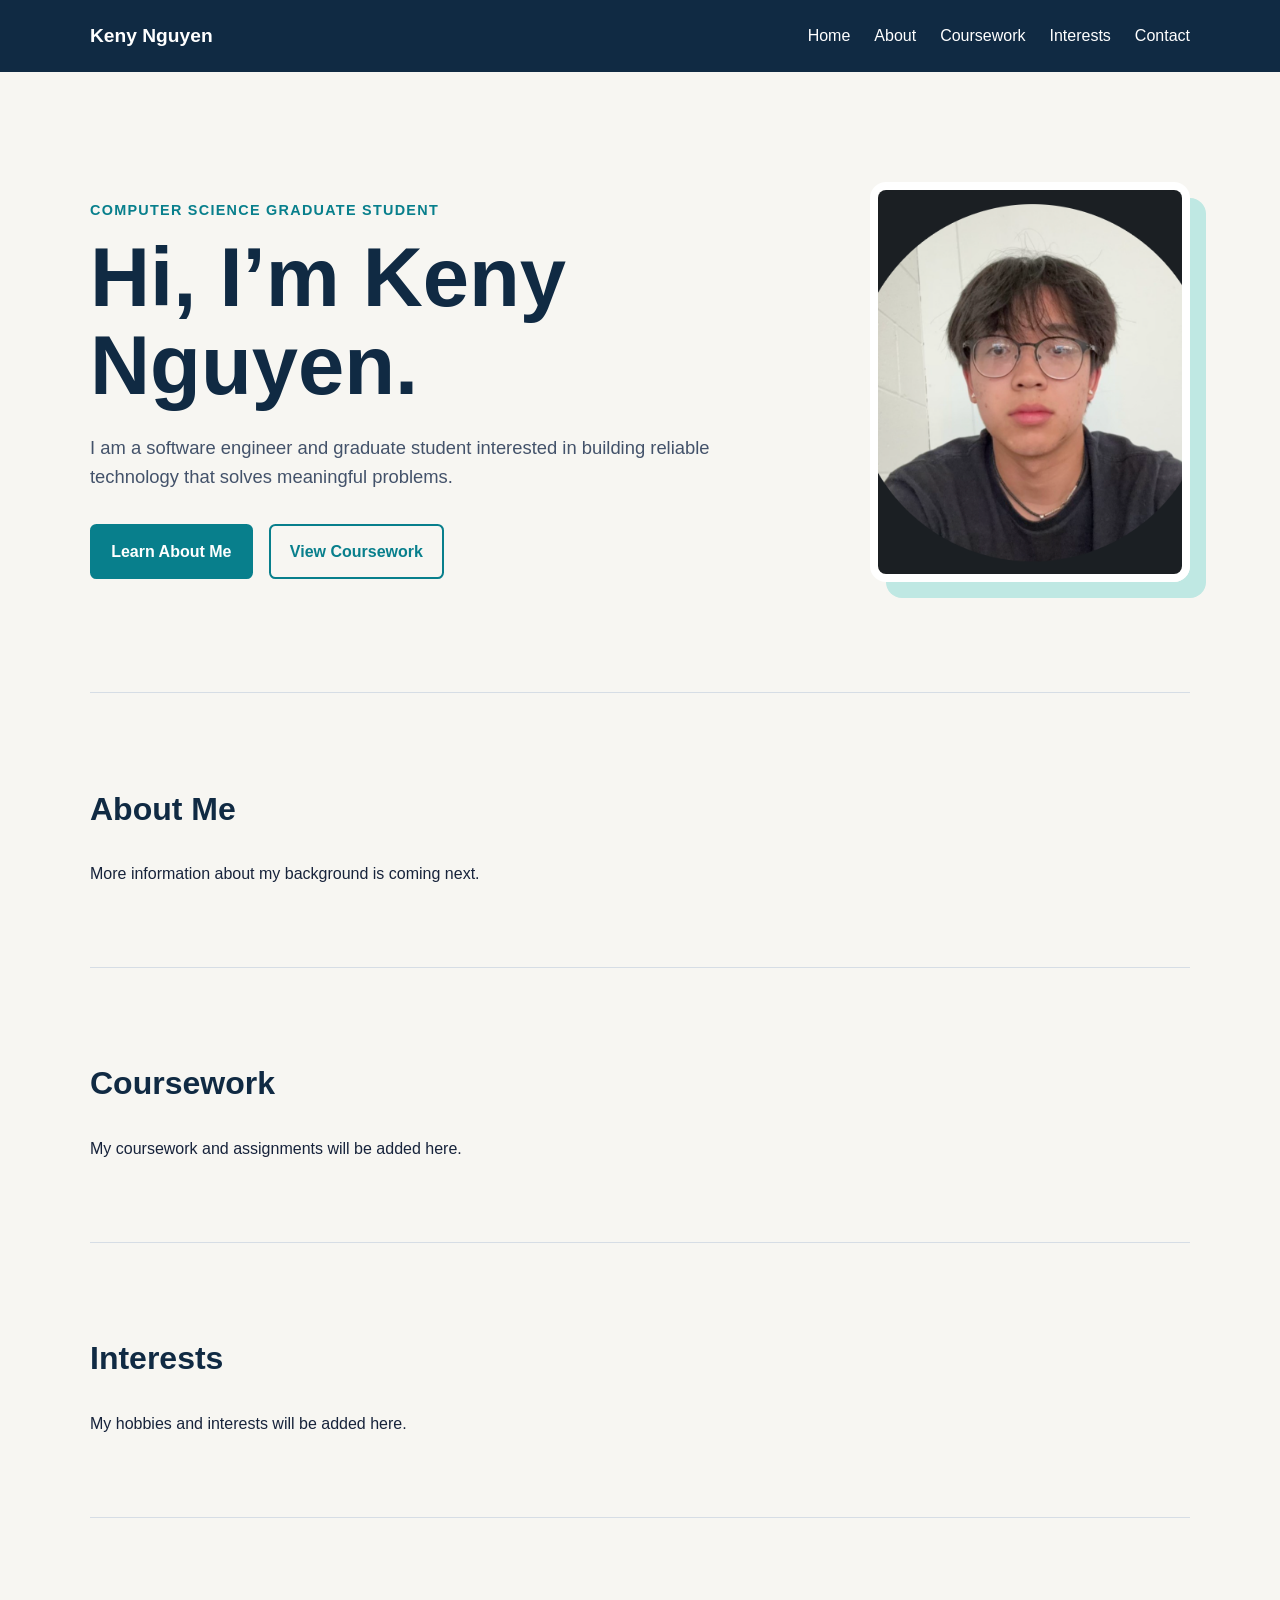
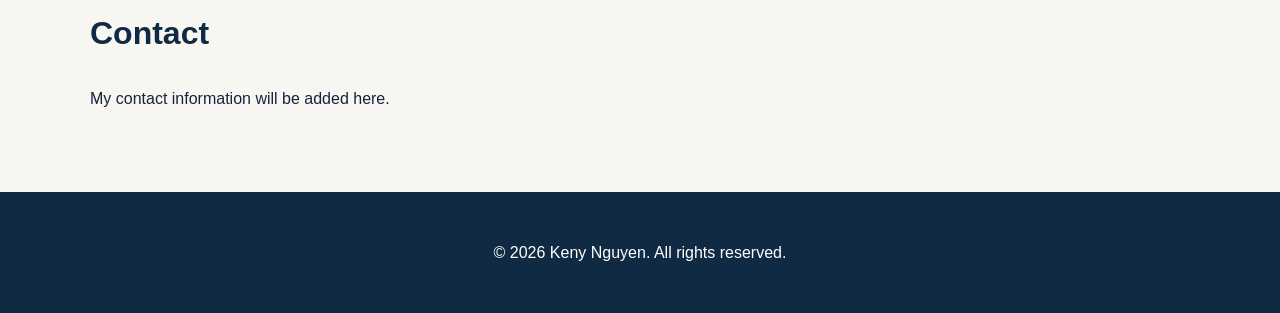
==== homework-01/index.html @ a64d40fe "add navigation and profile section added a semantic navigation menu, profile introduction, action li" ====
<!DOCTYPE html>
<html lang="en">
<head>
    <meta charset="UTF-8">
    <meta name="viewport" content="width=device-width, initial-scale=1.0">
    <meta
        name="description"
        content="The personal homepage of Keny Nguyen, featuring academic work, professional interests, and contact information."
    >
    <title>Keny Nguyen | Personal Homepage</title>
    <link rel="stylesheet" href="styles.css">
</head>
<body>
    <header class="site-header">
        <nav class="navbar" aria-label="Main navigation">
            <a class="site-name" href="#home">Keny Nguyen</a>

            <ul class="nav-links">
                <li><a href="#home">Home</a></li>
                <li><a href="#about">About</a></li>
                <li><a href="#coursework">Coursework</a></li>
                <li><a href="#interests">Interests</a></li>
                <li><a href="#contact">Contact</a></li>
            </ul>
        </nav>
    </header>

    <main>
        <!-- intro -->
        <section id="home" class="hero">
            <div class="hero-content">
                <p class="eyebrow">Computer Science Graduate Student</p>

                <h1>Hi, I’m Keny Nguyen.</h1>

                <p class="hero-description">
                    I am a software engineer and graduate student interested
                    in building reliable technology that solves meaningful
                    problems.
                </p>

                <div class="hero-links">
                    <a class="primary-link" href="#about">Learn About Me</a>
                    <a class="secondary-link" href="#coursework">
                        View Coursework
                    </a>
                </div>
            </div>

            <div class="profile-container">
                <img
                    class="profile-photo"
                    src="images/profile.jpg"
                    alt="Professional portrait of Keny Nguyen"
                >
            </div>
        </section>

        <!-- sections added next -->
        <section id="about" class="page-section">
            <h2>About Me</h2>
            <p>More information about my background is coming next.</p>
        </section>

        <section id="coursework" class="page-section">
            <h2>Coursework</h2>
            <p>My coursework and assignments will be added here.</p>
        </section>

        <section id="interests" class="page-section">
            <h2>Interests</h2>
            <p>My hobbies and interests will be added here.</p>
        </section>

        <section id="contact" class="page-section">
            <h2>Contact</h2>
            <p>My contact information will be added here.</p>
        </section>
    </main>

    <footer>
        <p>&copy; 2026 Keny Nguyen. All rights reserved.</p>
    </footer>
</body>
</html>
---- homework-01/styles.css ----
/* basic page setup */

* {
    box-sizing: border-box;
}

html {
    scroll-behavior: smooth;
}

body {
    margin: 0;
    color: #17233b;
    background-color: #f7f6f2;
    font-family: Arial, Helvetica, sans-serif;
    line-height: 1.6;
}

img {
    display: block;
    max-width: 100%;
}

/* top nav */

.site-header {
    background-color: #102a43;
}

.navbar {
    display: flex;
    align-items: center;
    justify-content: space-between;
    width: min(1100px, 90%);
    min-height: 72px;
    margin: 0 auto;
}

.site-name {
    color: #ffffff;
    font-size: 1.2rem;
    font-weight: 700;
    text-decoration: none;
}

.nav-links {
    display: flex;
    gap: 1.5rem;
    margin: 0;
    padding: 0;
    list-style: none;
}

.nav-links a {
    color: #ffffff;
    text-decoration: none;
}

.nav-links a:hover,
.nav-links a:focus {
    color: #5eead4;
}

/* intro */

.hero {
    display: grid;
    grid-template-columns: 1.4fr 0.8fr;
    align-items: center;
    gap: 4rem;
    width: min(1100px, 90%);
    min-height: 620px;
    margin: 0 auto;
    padding: 5rem 0;
}

.eyebrow {
    margin-bottom: 0.75rem;
    color: #087f8c;
    font-size: 0.9rem;
    font-weight: 700;
    letter-spacing: 0.08rem;
    text-transform: uppercase;
}

.hero h1 {
    max-width: 700px;
    margin: 0;
    color: #102a43;
    font-size: clamp(2.7rem, 7vw, 5.2rem);
    line-height: 1.05;
}

.hero-description {
    max-width: 650px;
    margin: 1.5rem 0 2rem;
    color: #43526a;
    font-size: 1.15rem;
}

.hero-links {
    display: flex;
    flex-wrap: wrap;
    gap: 1rem;
}

.primary-link,
.secondary-link {
    display: inline-block;
    padding: 0.8rem 1.2rem;
    border: 2px solid #087f8c;
    border-radius: 0.4rem;
    font-weight: 700;
    text-decoration: none;
}

.primary-link {
    color: #ffffff;
    background-color: #087f8c;
}

.secondary-link {
    color: #087f8c;
    background-color: transparent;
}

.primary-link:hover,
.primary-link:focus {
    border-color: #102a43;
    background-color: #102a43;
}

.secondary-link:hover,
.secondary-link:focus {
    color: #ffffff;
    background-color: #087f8c;
}

.profile-photo {
    width: 320px;
    aspect-ratio: 4 / 5;
    margin-left: auto;
    border: 8px solid #ffffff;
    border-radius: 1rem;
    object-fit: cover;
    box-shadow: 16px 16px 0 #bfe8e3;
}

/* placeholders */

.page-section {
    width: min(1100px, 90%);
    margin: 0 auto;
    padding: 4rem 0;
    border-top: 1px solid #d6dde5;
}

.page-section h2 {
    color: #102a43;
    font-size: 2rem;
}

footer {
    padding: 2rem 5%;
    color: #ffffff;
    text-align: center;
    background-color: #102a43;
}
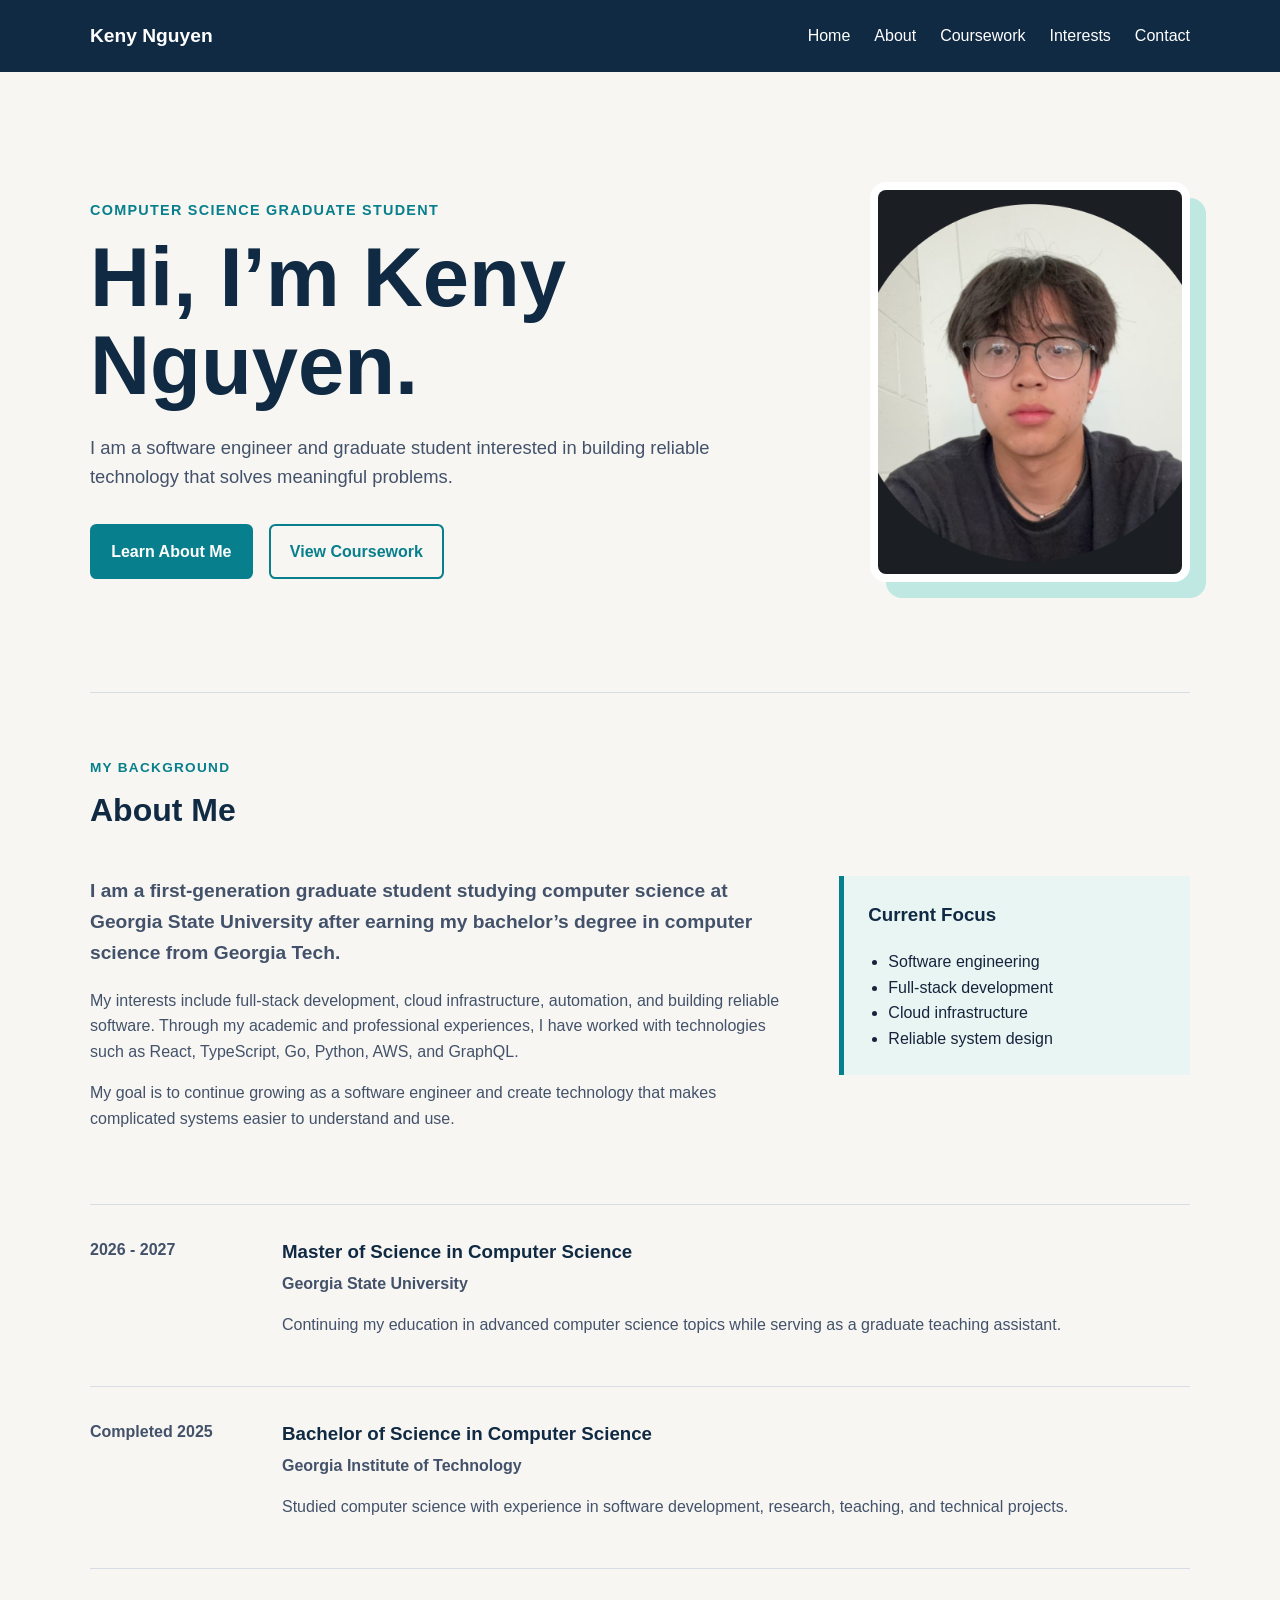
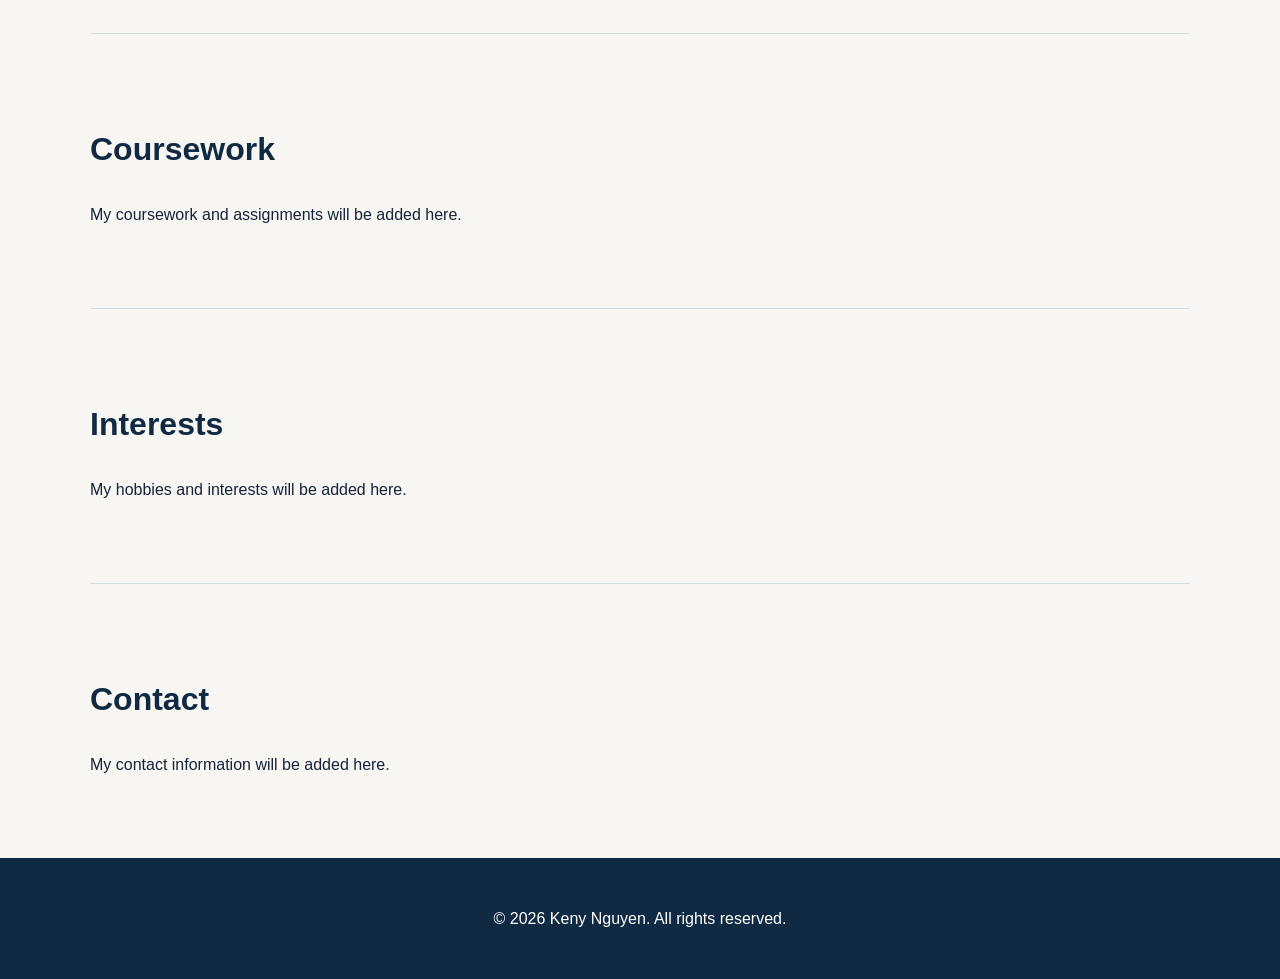
==== commit f35ebf35: "add about and education content added academic background, technical interests, career goals, focus " ====
--- a/homework-01/index.html
+++ b/homework-01/index.html
@@ -56,12 +56,85 @@
             </div>
         </section>
 
-        <!-- sections added next -->
+        <!-- about -->
         <section id="about" class="page-section">
-            <h2>About Me</h2>
-            <p>More information about my background is coming next.</p>
+            <div class="section-heading">
+                <p class="section-label">My Background</p>
+                <h2>About Me</h2>
+            </div>
+
+            <div class="about-grid">
+                <div class="about-content">
+                    <p class="about-intro">
+                        I am a first-generation graduate student studying
+                        computer science at Georgia State University after
+                        earning my bachelor’s degree in computer science from
+                        Georgia Tech.
+                    </p>
+
+                    <p>
+                        My interests include full-stack development, cloud
+                        infrastructure, automation, and building reliable
+                        software. Through my academic and professional
+                        experiences, I have worked with technologies such as
+                        React, TypeScript, Go, Python, AWS, and GraphQL.
+                    </p>
+
+                    <p>
+                        My goal is to continue growing as a software engineer
+                        and create technology that makes complicated systems
+                        easier to understand and use.
+                    </p>
+                </div>
+
+                <aside class="focus-box">
+                    <h3>Current Focus</h3>
+
+                    <ul>
+                        <li>Software engineering</li>
+                        <li>Full-stack development</li>
+                        <li>Cloud infrastructure</li>
+                        <li>Reliable system design</li>
+                    </ul>
+                </aside>
+            </div>
+
+            <div class="education-list">
+                <article class="education-item">
+                    <p class="education-year">2026 - 2027</p>
+
+                    <div>
+                        <h3>Master of Science in Computer Science</h3>
+                        <p class="school-name">
+                            Georgia State University
+                        </p>
+                        <p>
+                            Continuing my education in advanced computer
+                            science topics while serving as a graduate
+                            teaching assistant.
+                        </p>
+                    </div>
+                </article>
+
+                <article class="education-item">
+                    <p class="education-year">Completed 2025</p>
+
+                    <div>
+                        <h3>Bachelor of Science in Computer Science</h3>
+                        <p class="school-name">
+                            Georgia Institute of Technology
+                        </p>
+                        <p>
+                            Studied computer science with experience in
+                            software development, research, teaching, and
+                            technical projects.
+                        </p>
+                    </div>
+                </article>
+            </div>
         </section>
 
+        <!-- sections added next -->
         <section id="coursework" class="page-section">
             <h2>Coursework</h2>
             <p>My coursework and assignments will be added here.</p>
--- a/homework-01/styles.css
+++ b/homework-01/styles.css
@@ -146,7 +146,7 @@
     box-shadow: 16px 16px 0 #bfe8e3;
 }
 
-/* placeholders */
+/* page sections */
 
 .page-section {
     width: min(1100px, 90%);
@@ -160,6 +160,94 @@
     font-size: 2rem;
 }
 
+/* about */
+
+.section-heading {
+    margin-bottom: 2.5rem;
+}
+
+.section-label {
+    margin: 0 0 0.4rem;
+    color: #087f8c;
+    font-size: 0.85rem;
+    font-weight: 700;
+    letter-spacing: 0.08rem;
+    text-transform: uppercase;
+}
+
+.section-heading h2 {
+    margin: 0;
+}
+
+.about-grid {
+    display: grid;
+    grid-template-columns: 1.6fr 0.8fr;
+    gap: 3rem;
+    align-items: start;
+}
+
+.about-content p {
+    color: #43526a;
+}
+
+.about-intro {
+    margin-top: 0;
+    color: #17233b;
+    font-size: 1.2rem;
+    font-weight: 700;
+}
+
+.focus-box {
+    padding: 1.5rem;
+    border-left: 5px solid #087f8c;
+    background-color: #e9f5f3;
+}
+
+.focus-box h3 {
+    margin-top: 0;
+    color: #102a43;
+}
+
+.focus-box ul {
+    margin-bottom: 0;
+    padding-left: 1.25rem;
+}
+
+.education-list {
+    margin-top: 3.5rem;
+    border-top: 1px solid #d6dde5;
+}
+
+.education-item {
+    display: grid;
+    grid-template-columns: 160px 1fr;
+    gap: 2rem;
+    padding: 2rem 0;
+    border-bottom: 1px solid #d6dde5;
+}
+
+.education-year {
+    margin: 0;
+    color: #087f8c;
+    font-weight: 700;
+}
+
+.education-item h3 {
+    margin: 0;
+    color: #102a43;
+}
+
+.education-item p {
+    color: #43526a;
+}
+
+.school-name {
+    margin: 0.25rem 0;
+    font-weight: 700;
+}
+
+/* footer */
+
 footer {
     padding: 2rem 5%;
     color: #ffffff;
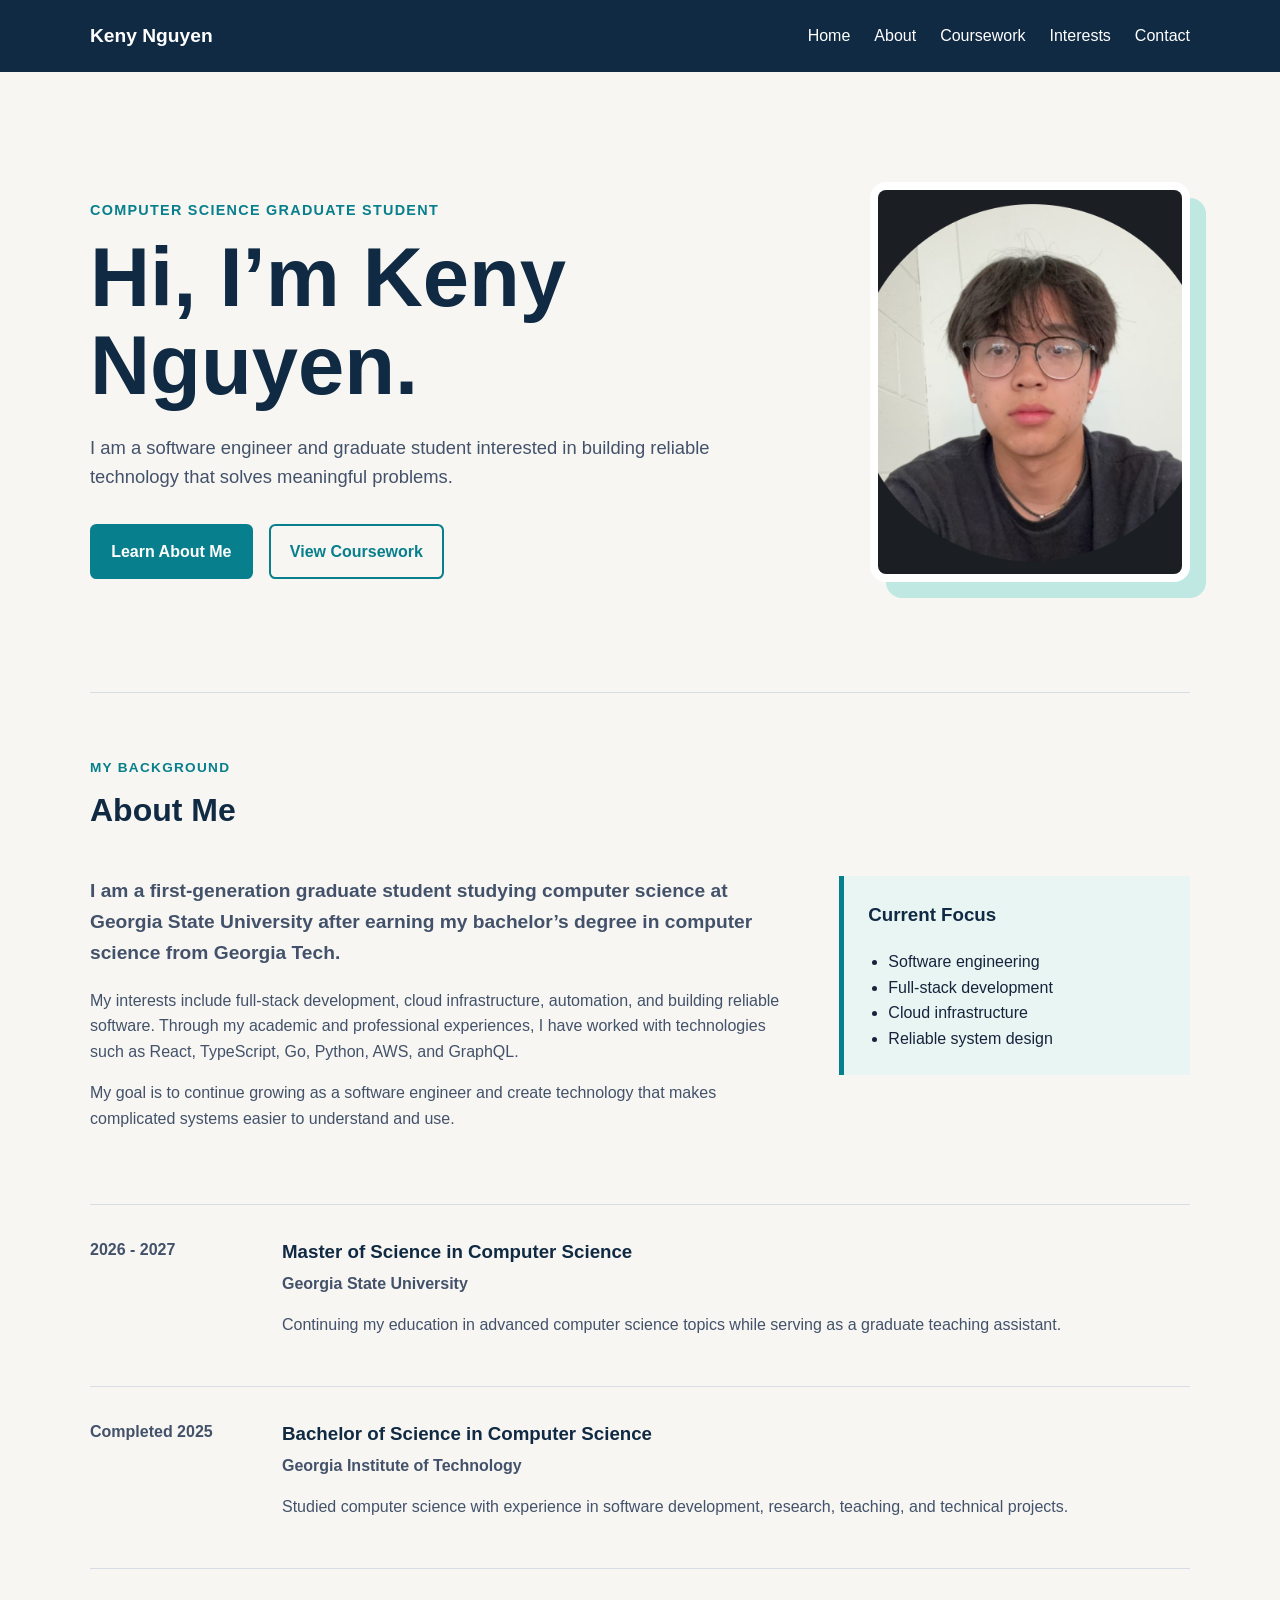
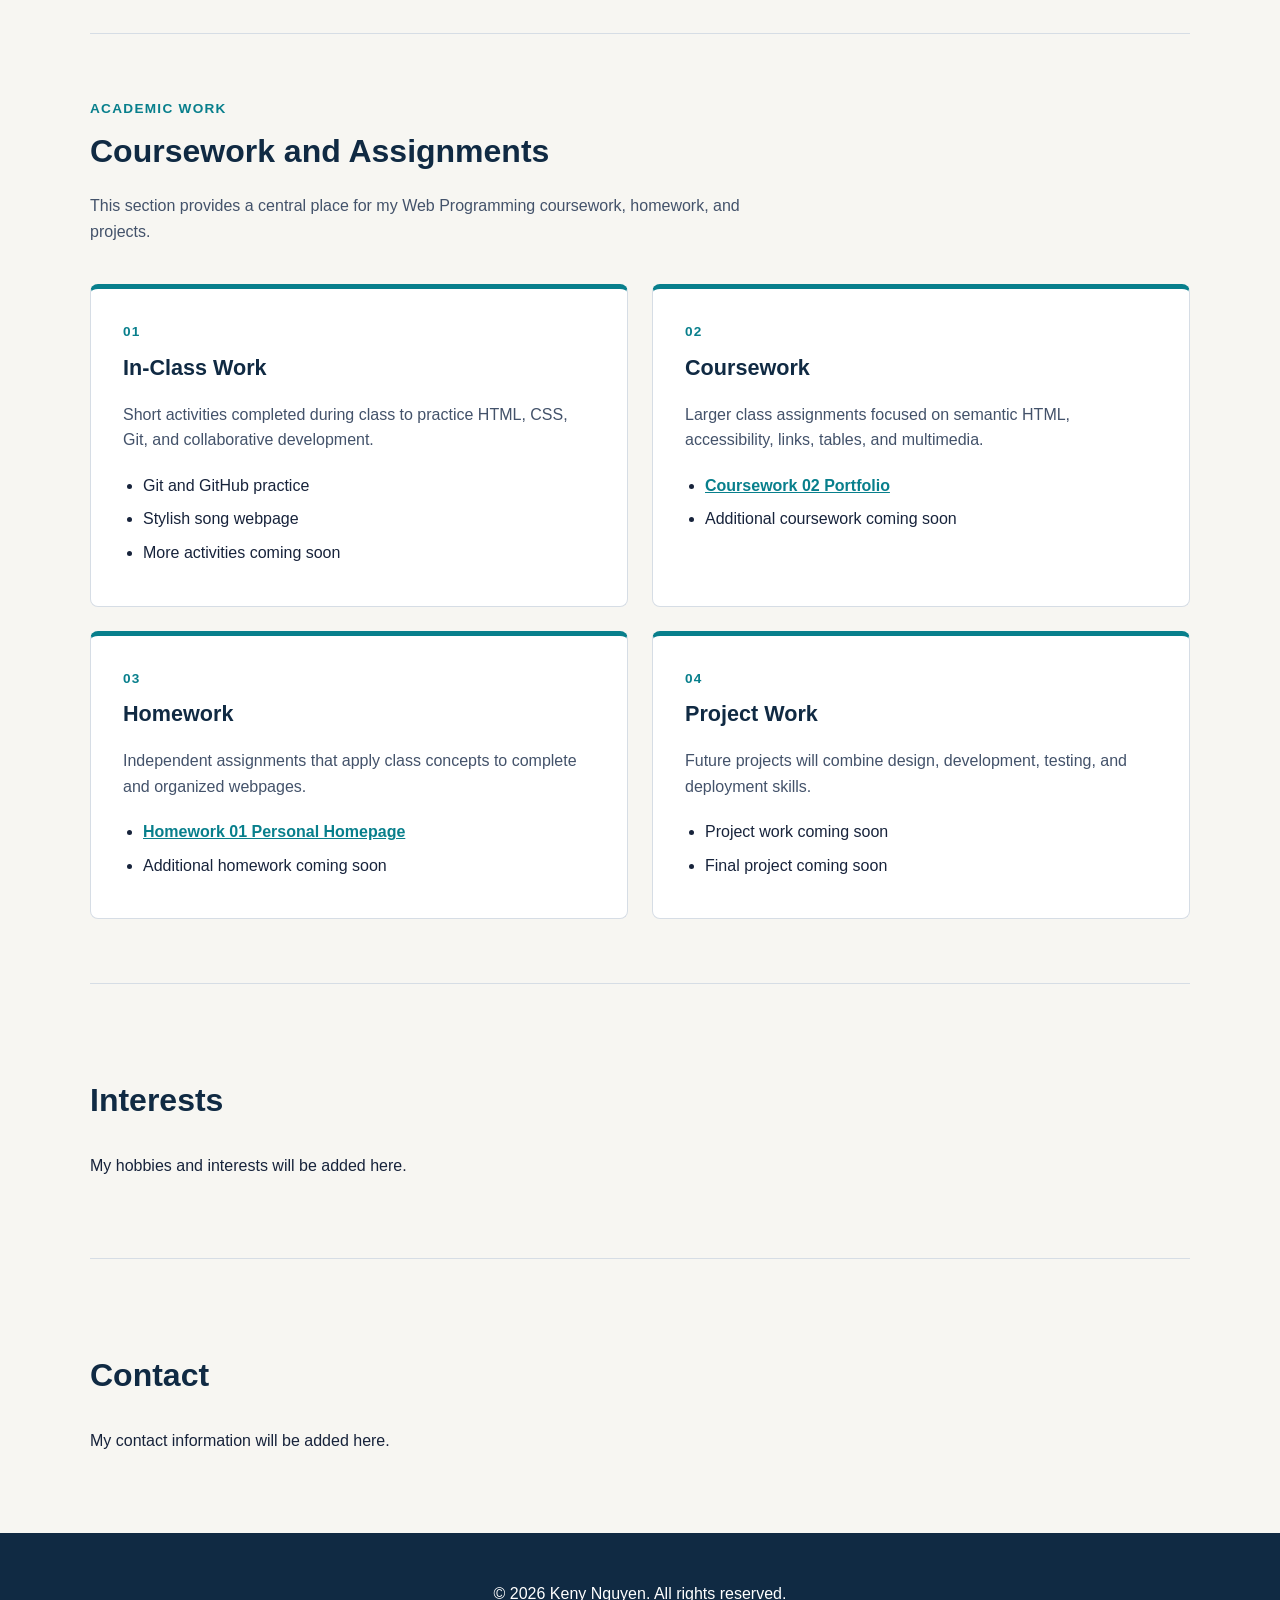
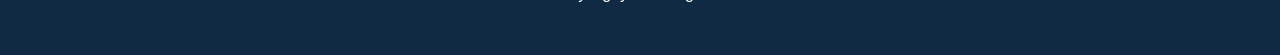
==== commit 07b30322: "add coursework and assignments section added organized areas for in-class work, coursework, homework" ====
--- a/homework-01/index.html
+++ b/homework-01/index.html
@@ -134,12 +134,90 @@
             </div>
         </section>
 
+        <!-- coursework -->
+        <section id="coursework" class="page-section">
+            <div class="section-heading">
+                <p class="section-label">Academic Work</p>
+                <h2>Coursework and Assignments</h2>
+                <p class="section-description">
+                    This section provides a central place for my Web
+                    Programming coursework, homework, and projects.
+                </p>
+            </div>
+
+            <div class="course-grid">
+                <article class="course-card">
+                    <p class="course-number">01</p>
+                    <h3>In-Class Work</h3>
+                    <p>
+                        Short activities completed during class to practice
+                        HTML, CSS, Git, and collaborative development.
+                    </p>
+
+                    <ul class="assignment-list">
+                        <li>Git and GitHub practice</li>
+                        <li>Stylish song webpage</li>
+                        <li>More activities coming soon</li>
+                    </ul>
+                </article>
+
+                <article class="course-card">
+                    <p class="course-number">02</p>
+                    <h3>Coursework</h3>
+                    <p>
+                        Larger class assignments focused on semantic HTML,
+                        accessibility, links, tables, and multimedia.
+                    </p>
+
+                    <ul class="assignment-list">
+                        <li>
+                            <a
+                                href="https://codd.cs.gsu.edu/~knguyen207/WP/CW/2/index.html"
+                                target="_blank"
+                                rel="noopener noreferrer"
+                            >
+                                Coursework 02 Portfolio
+                            </a>
+                        </li>
+                        <li>Additional coursework coming soon</li>
+                    </ul>
+                </article>
+
+                <article class="course-card">
+                    <p class="course-number">03</p>
+                    <h3>Homework</h3>
+                    <p>
+                        Independent assignments that apply class concepts to
+                        complete and organized webpages.
+                    </p>
+
+                    <ul class="assignment-list">
+                        <li>
+                            <a href="#home">
+                                Homework 01 Personal Homepage
+                            </a>
+                        </li>
+                        <li>Additional homework coming soon</li>
+                    </ul>
+                </article>
+
+                <article class="course-card">
+                    <p class="course-number">04</p>
+                    <h3>Project Work</h3>
+                    <p>
+                        Future projects will combine design, development,
+                        testing, and deployment skills.
+                    </p>
+
+                    <ul class="assignment-list">
+                        <li>Project work coming soon</li>
+                        <li>Final project coming soon</li>
+                    </ul>
+                </article>
+            </div>
+        </section>
+
         <!-- sections added next -->
-        <section id="coursework" class="page-section">
-            <h2>Coursework</h2>
-            <p>My coursework and assignments will be added here.</p>
-        </section>
-
         <section id="interests" class="page-section">
             <h2>Interests</h2>
             <p>My hobbies and interests will be added here.</p>
--- a/homework-01/styles.css
+++ b/homework-01/styles.css
@@ -160,8 +160,6 @@
     font-size: 2rem;
 }
 
-/* about */
-
 .section-heading {
     margin-bottom: 2.5rem;
 }
@@ -178,6 +176,13 @@
 .section-heading h2 {
     margin: 0;
 }
+
+.section-description {
+    max-width: 700px;
+    color: #43526a;
+}
+
+/* about */
 
 .about-grid {
     display: grid;
@@ -246,6 +251,59 @@
     font-weight: 700;
 }
 
+/* coursework */
+
+.course-grid {
+    display: grid;
+    grid-template-columns: repeat(2, 1fr);
+    gap: 1.5rem;
+}
+
+.course-card {
+    padding: 2rem;
+    border: 1px solid #d6dde5;
+    border-top: 5px solid #087f8c;
+    border-radius: 0.5rem;
+    background-color: #ffffff;
+}
+
+.course-number {
+    margin: 0;
+    color: #087f8c;
+    font-size: 0.85rem;
+    font-weight: 700;
+    letter-spacing: 0.08rem;
+}
+
+.course-card h3 {
+    margin: 0.5rem 0;
+    color: #102a43;
+    font-size: 1.35rem;
+}
+
+.course-card > p:not(.course-number) {
+    color: #43526a;
+}
+
+.assignment-list {
+    margin: 1.25rem 0 0;
+    padding-left: 1.25rem;
+}
+
+.assignment-list li {
+    margin: 0.5rem 0;
+}
+
+.assignment-list a {
+    color: #087f8c;
+    font-weight: 700;
+}
+
+.assignment-list a:hover,
+.assignment-list a:focus {
+    color: #102a43;
+}
+
 /* footer */
 
 footer {
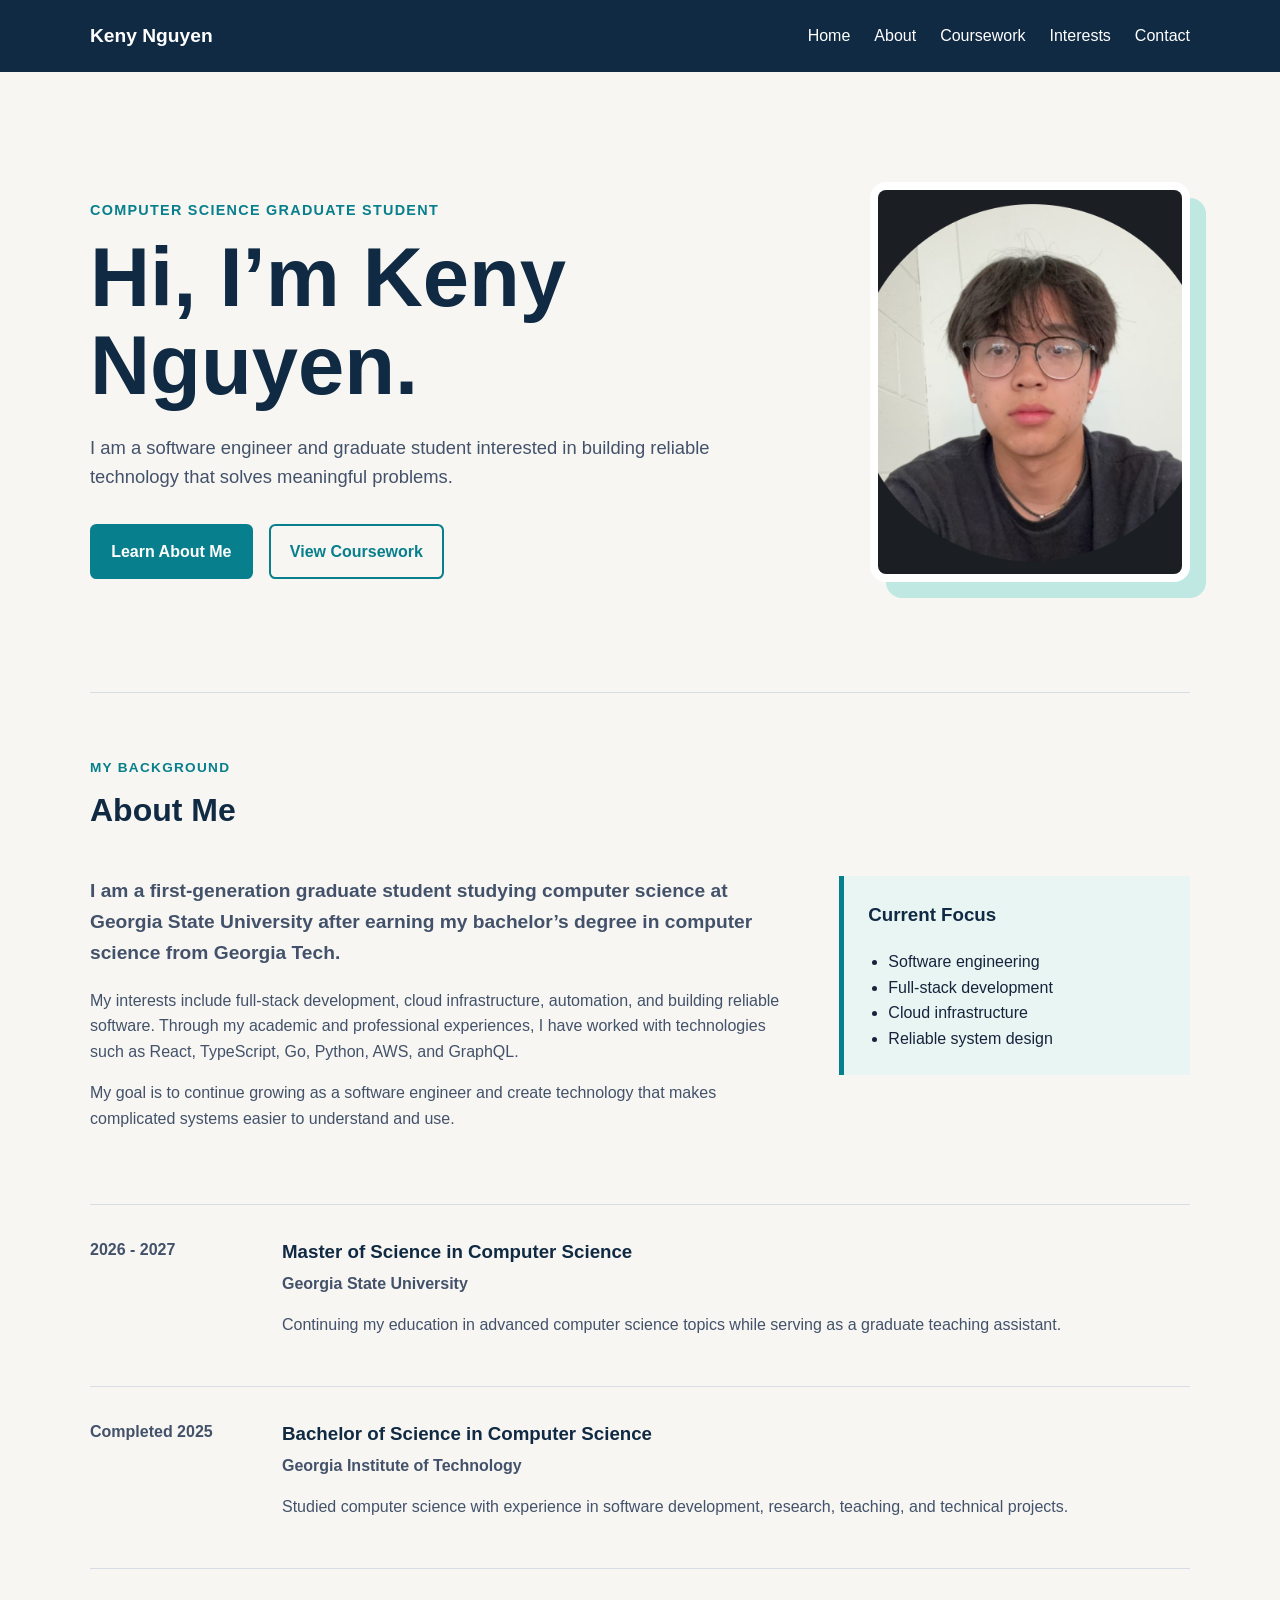
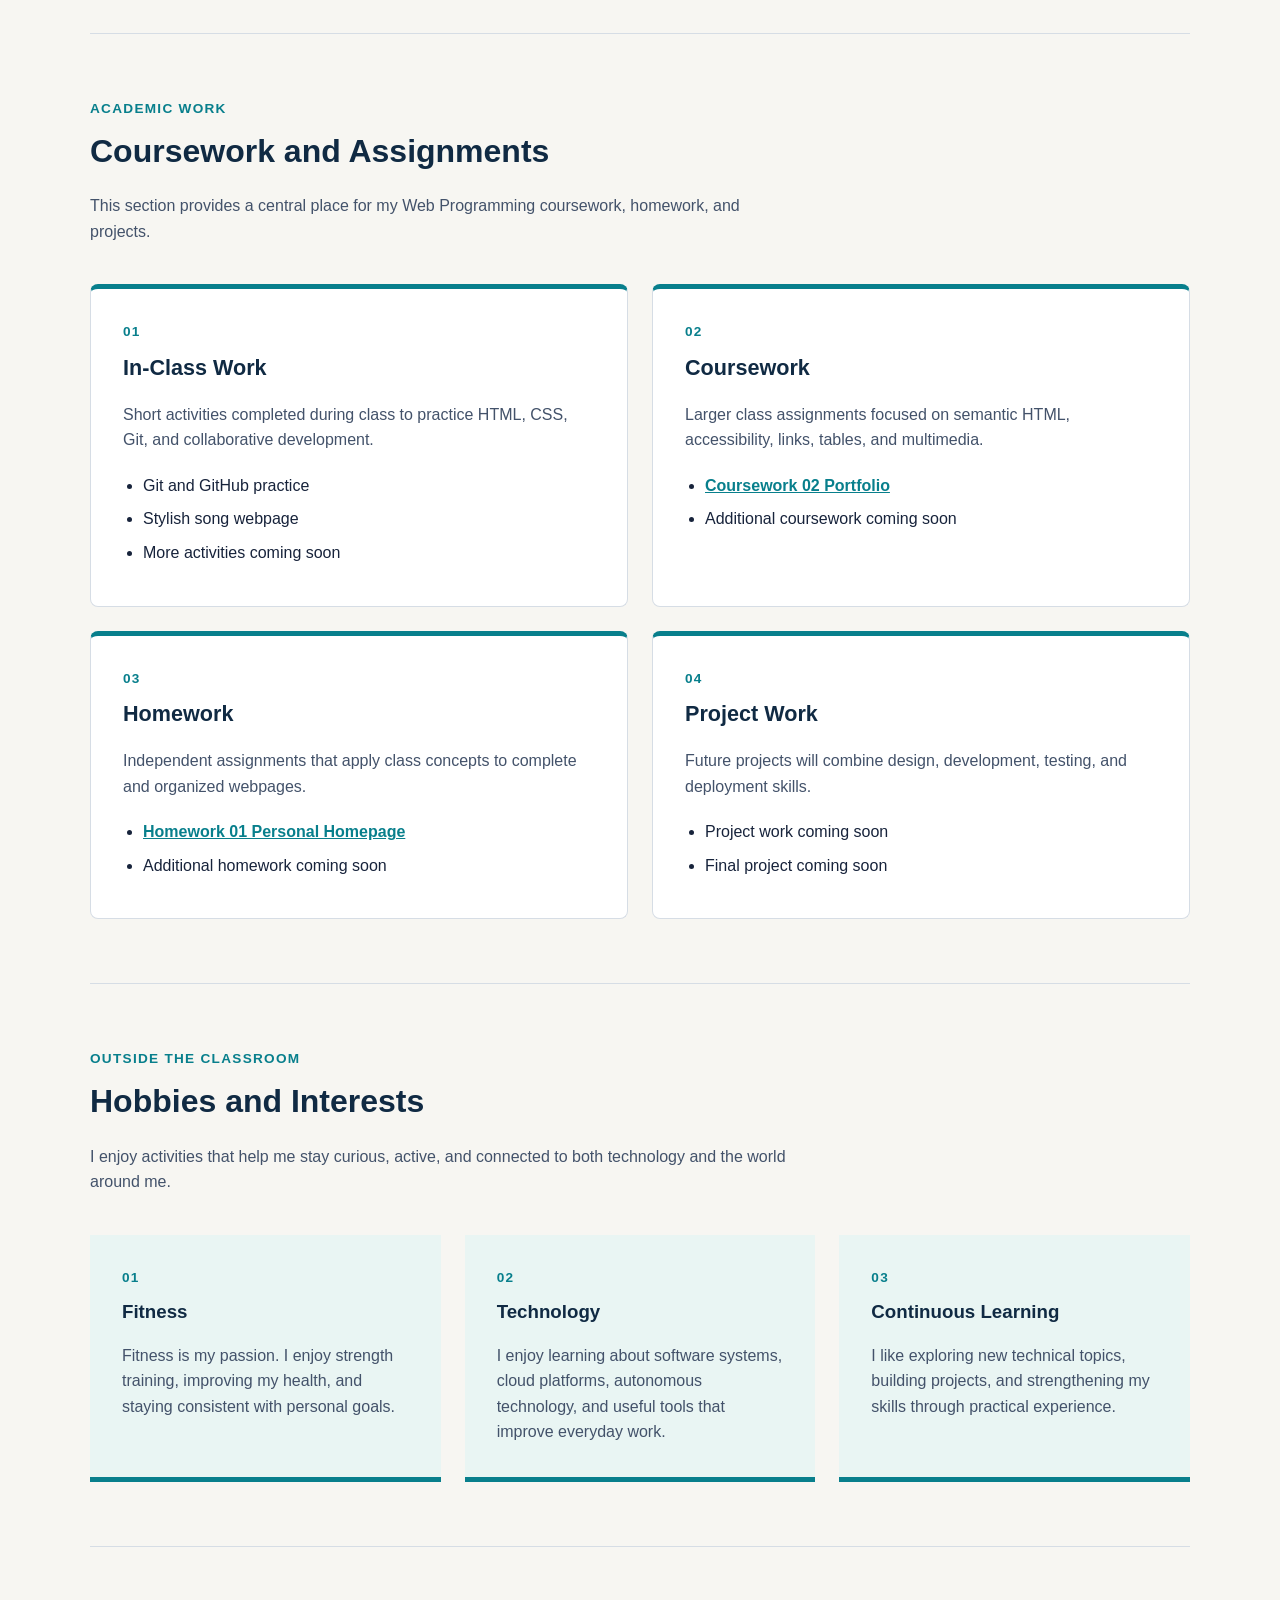
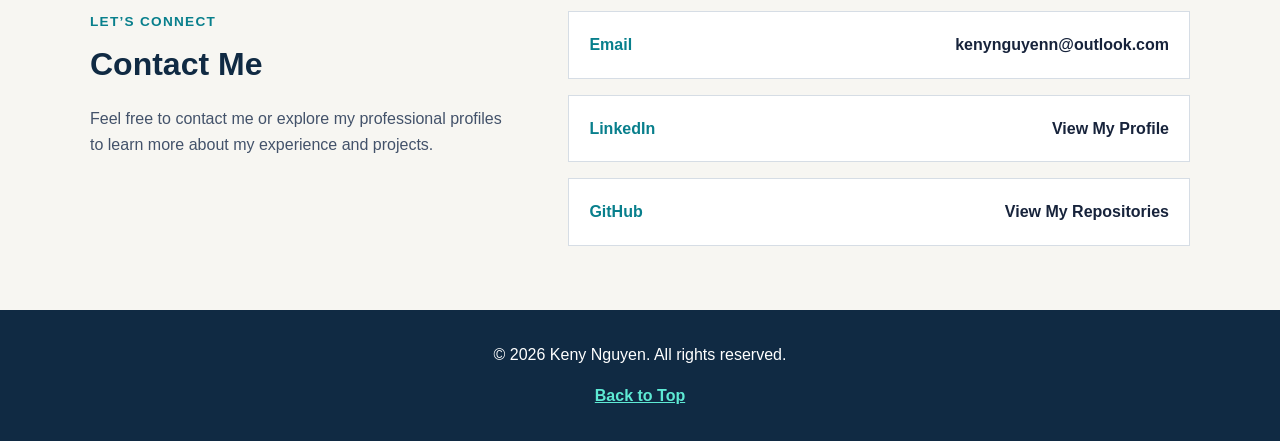
==== commit 035362c1: "add interests and contact information added personal interests, professional contact links, and an u" ====
--- a/homework-01/index.html
+++ b/homework-01/index.html
@@ -217,20 +217,96 @@
             </div>
         </section>
 
-        <!-- sections added next -->
+        <!-- interests -->
         <section id="interests" class="page-section">
-            <h2>Interests</h2>
-            <p>My hobbies and interests will be added here.</p>
-        </section>
-
-        <section id="contact" class="page-section">
-            <h2>Contact</h2>
-            <p>My contact information will be added here.</p>
+            <div class="section-heading">
+                <p class="section-label">Outside the Classroom</p>
+                <h2>Hobbies and Interests</h2>
+                <p class="section-description">
+                    I enjoy activities that help me stay curious, active, and
+                    connected to both technology and the world around me.
+                </p>
+            </div>
+
+            <div class="interest-grid">
+                <article class="interest-card">
+                    <p class="interest-icon" aria-hidden="true">01</p>
+                    <h3>Fitness</h3>
+                    <p>
+                        Fitness is my passion. I enjoy strength training,
+                        improving my health, and staying consistent with
+                        personal goals.
+                    </p>
+                </article>
+
+                <article class="interest-card">
+                    <p class="interest-icon" aria-hidden="true">02</p>
+                    <h3>Technology</h3>
+                    <p>
+                        I enjoy learning about software systems, cloud
+                        platforms, autonomous technology, and useful tools
+                        that improve everyday work.
+                    </p>
+                </article>
+
+                <article class="interest-card">
+                    <p class="interest-icon" aria-hidden="true">03</p>
+                    <h3>Continuous Learning</h3>
+                    <p>
+                        I like exploring new technical topics, building
+                        projects, and strengthening my skills through
+                        practical experience.
+                    </p>
+                </article>
+            </div>
+        </section>
+
+        <!-- contact -->
+        <section id="contact" class="page-section contact-section">
+            <div class="contact-intro">
+                <p class="section-label">Let’s Connect</p>
+                <h2>Contact Me</h2>
+                <p>
+                    Feel free to contact me or explore my professional
+                    profiles to learn more about my experience and projects.
+                </p>
+            </div>
+
+            <div class="contact-links">
+                <a
+                    class="contact-link"
+                    href="mailto:kenynguyenn@outlook.com"
+                >
+                    <span>Email</span>
+                    <strong>kenynguyenn@outlook.com</strong>
+                </a>
+
+                <a
+                    class="contact-link"
+                    href="https://www.linkedin.com/in/keny-nguyen/"
+                    target="_blank"
+                    rel="noopener noreferrer"
+                >
+                    <span>LinkedIn</span>
+                    <strong>View My Profile</strong>
+                </a>
+
+                <a
+                    class="contact-link"
+                    href="https://github.com/KenyNguyenn321"
+                    target="_blank"
+                    rel="noopener noreferrer"
+                >
+                    <span>GitHub</span>
+                    <strong>View My Repositories</strong>
+                </a>
+            </div>
         </section>
     </main>
 
     <footer>
         <p>&copy; 2026 Keny Nguyen. All rights reserved.</p>
+        <a href="#home">Back to Top</a>
     </footer>
 </body>
 </html>
--- a/homework-01/styles.css
+++ b/homework-01/styles.css
@@ -304,6 +304,83 @@
     color: #102a43;
 }
 
+/* interests */
+
+.interest-grid {
+    display: grid;
+    grid-template-columns: repeat(3, 1fr);
+    gap: 1.5rem;
+}
+
+.interest-card {
+    padding: 2rem;
+    border-bottom: 5px solid #087f8c;
+    background-color: #e9f5f3;
+}
+
+.interest-icon {
+    margin: 0;
+    color: #087f8c;
+    font-size: 0.85rem;
+    font-weight: 700;
+    letter-spacing: 0.08rem;
+}
+
+.interest-card h3 {
+    margin: 0.5rem 0;
+    color: #102a43;
+}
+
+.interest-card p:last-child {
+    margin-bottom: 0;
+    color: #43526a;
+}
+
+/* contact */
+
+.contact-section {
+    display: grid;
+    grid-template-columns: 0.8fr 1.2fr;
+    gap: 4rem;
+    align-items: start;
+}
+
+.contact-intro h2 {
+    margin: 0;
+}
+
+.contact-intro > p:last-child {
+    color: #43526a;
+}
+
+.contact-links {
+    display: grid;
+    gap: 1rem;
+}
+
+.contact-link {
+    display: flex;
+    align-items: center;
+    justify-content: space-between;
+    gap: 1rem;
+    padding: 1.25rem;
+    border: 1px solid #d6dde5;
+    color: #17233b;
+    background-color: #ffffff;
+    text-decoration: none;
+}
+
+.contact-link span {
+    color: #087f8c;
+    font-weight: 700;
+}
+
+.contact-link:hover,
+.contact-link:focus {
+    border-color: #087f8c;
+    background-color: #e9f5f3;
+}
+
 /* footer */
 
 footer {
@@ -311,4 +388,13 @@
     color: #ffffff;
     text-align: center;
     background-color: #102a43;
+}
+
+footer p {
+    margin-top: 0;
+}
+
+footer a {
+    color: #5eead4;
+    font-weight: 700;
 }
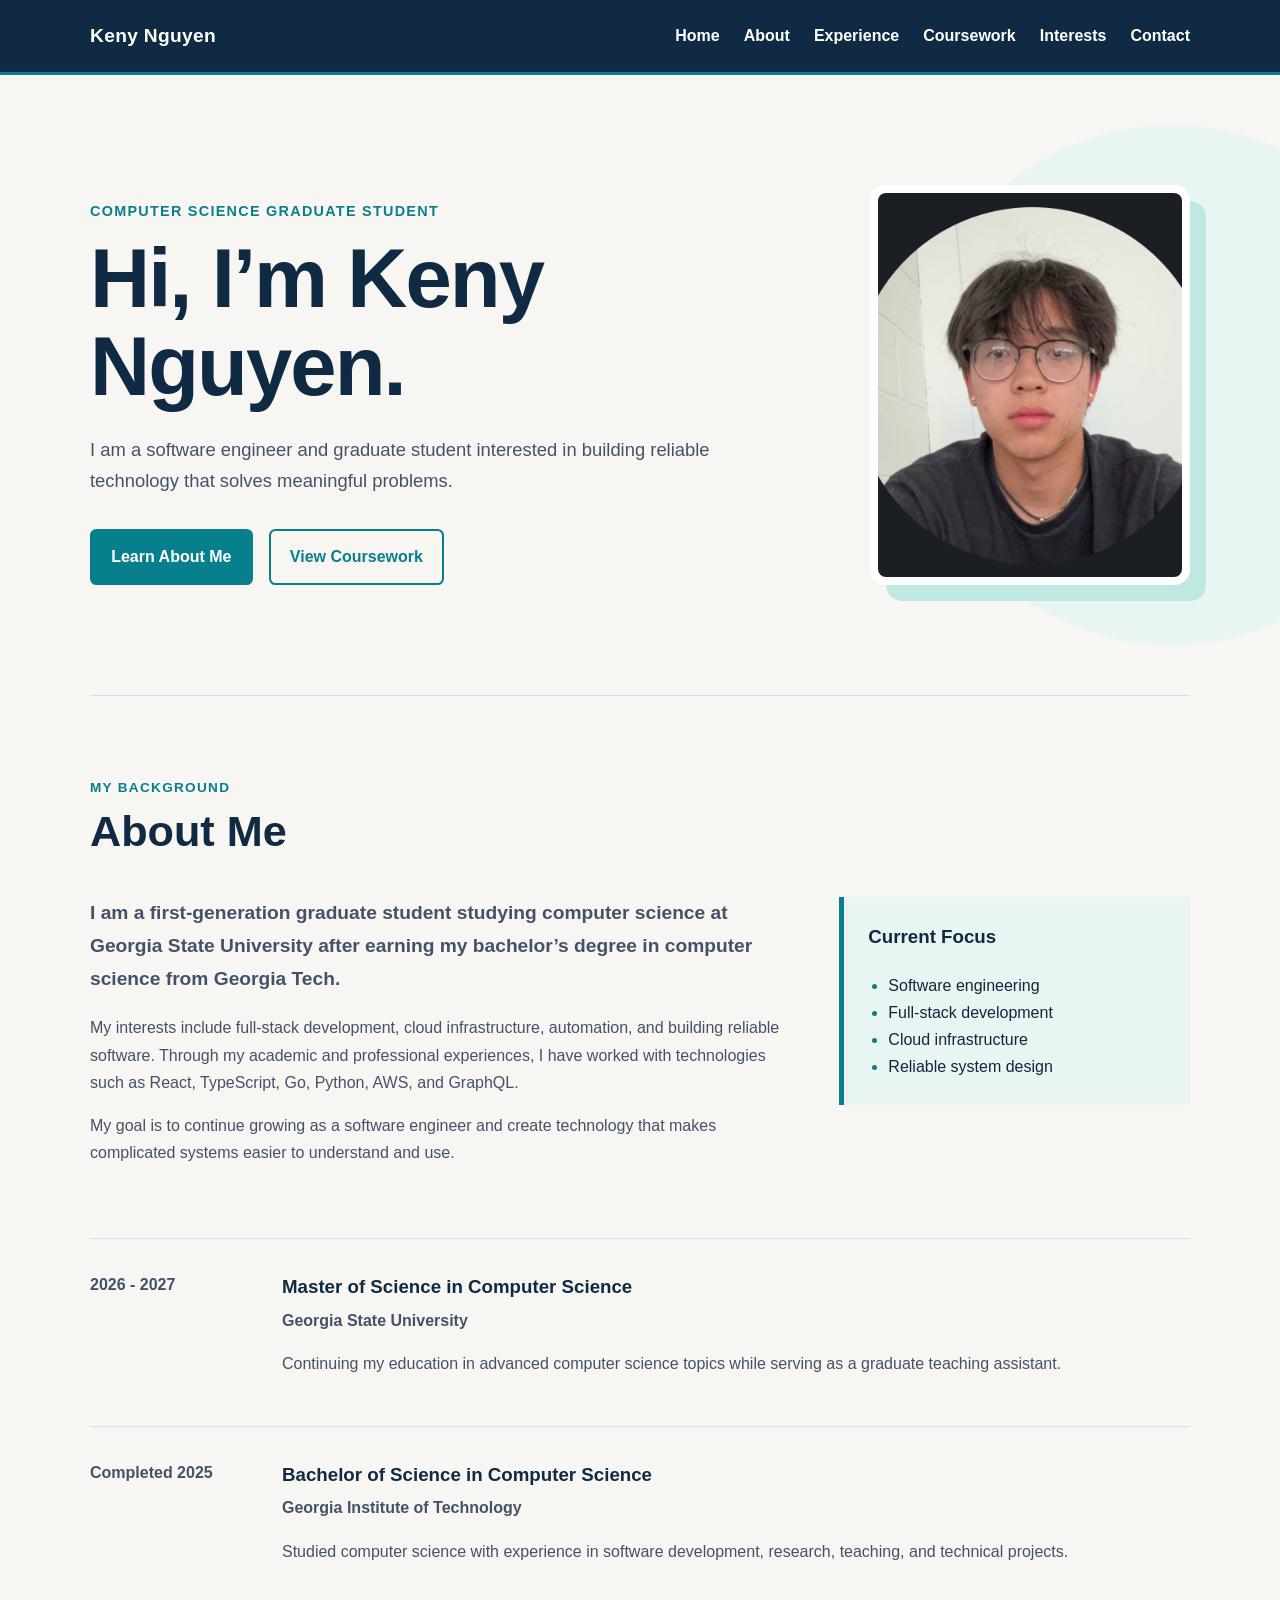
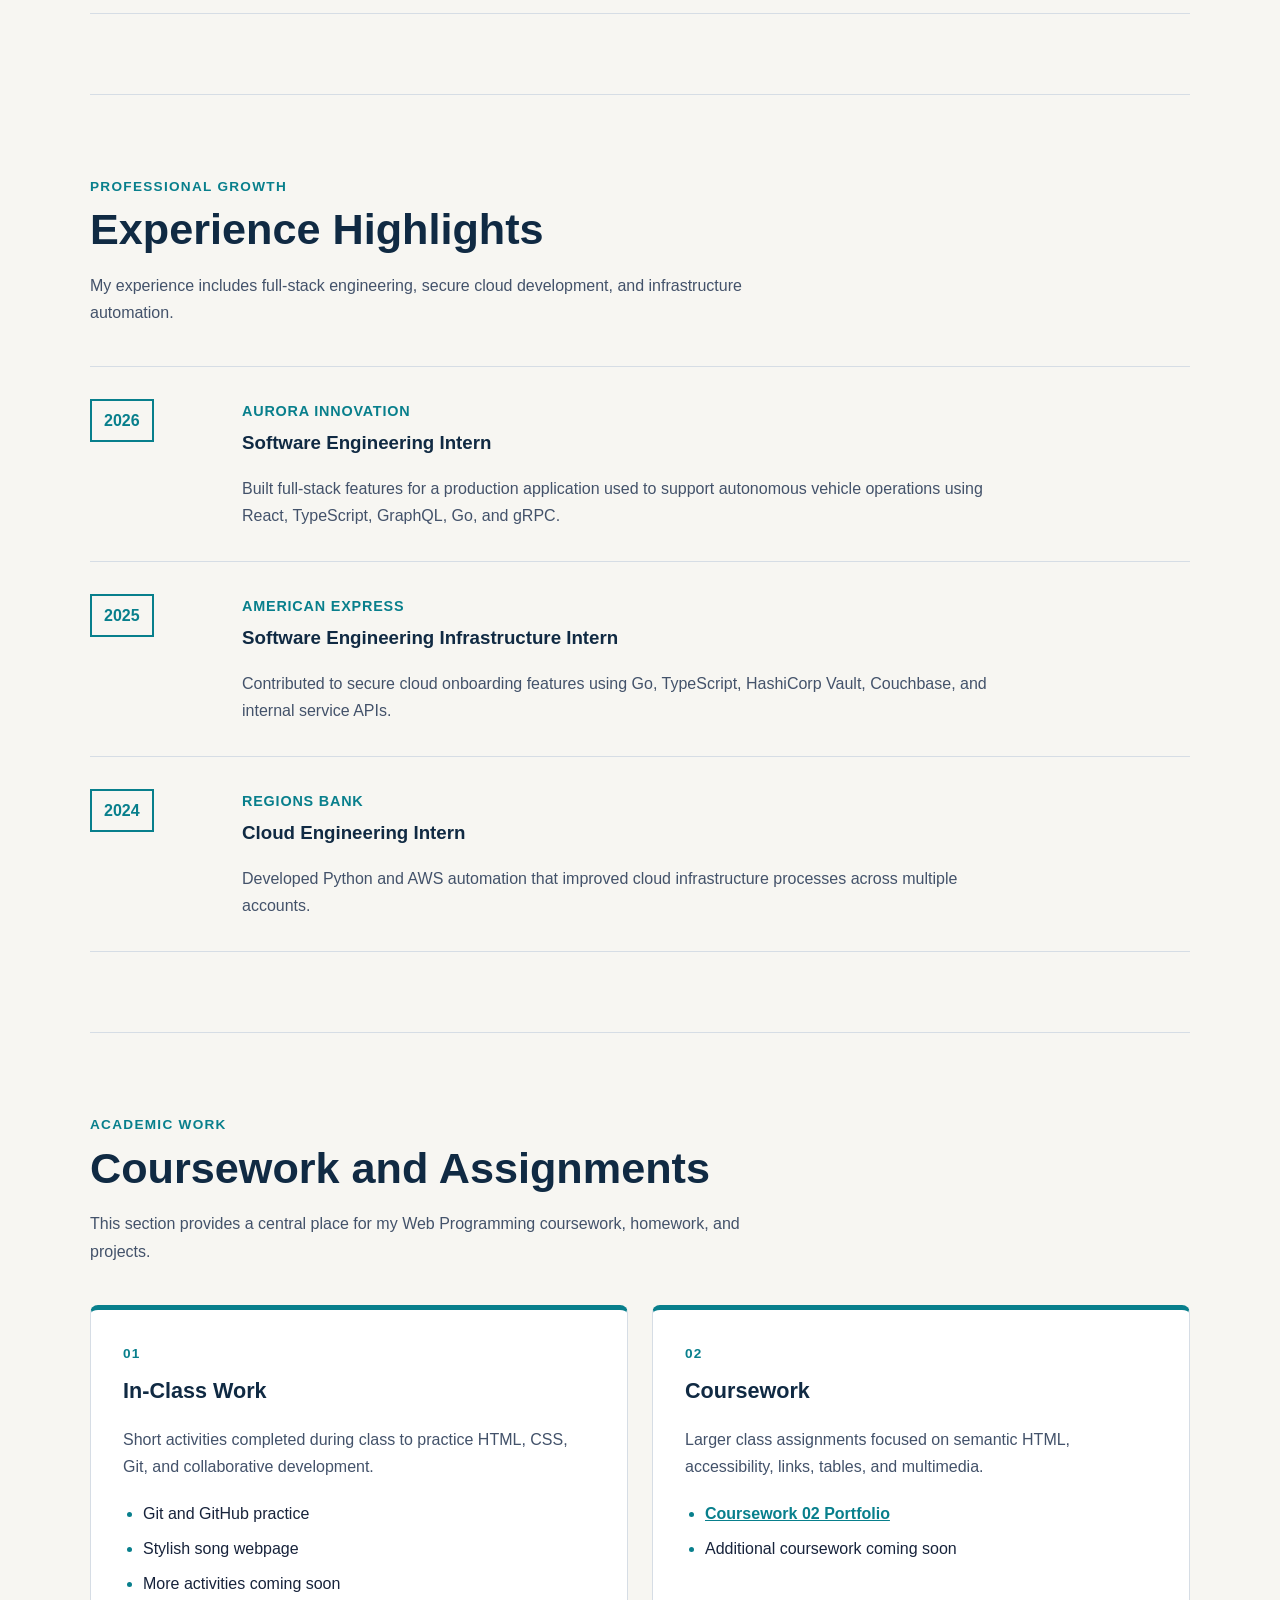
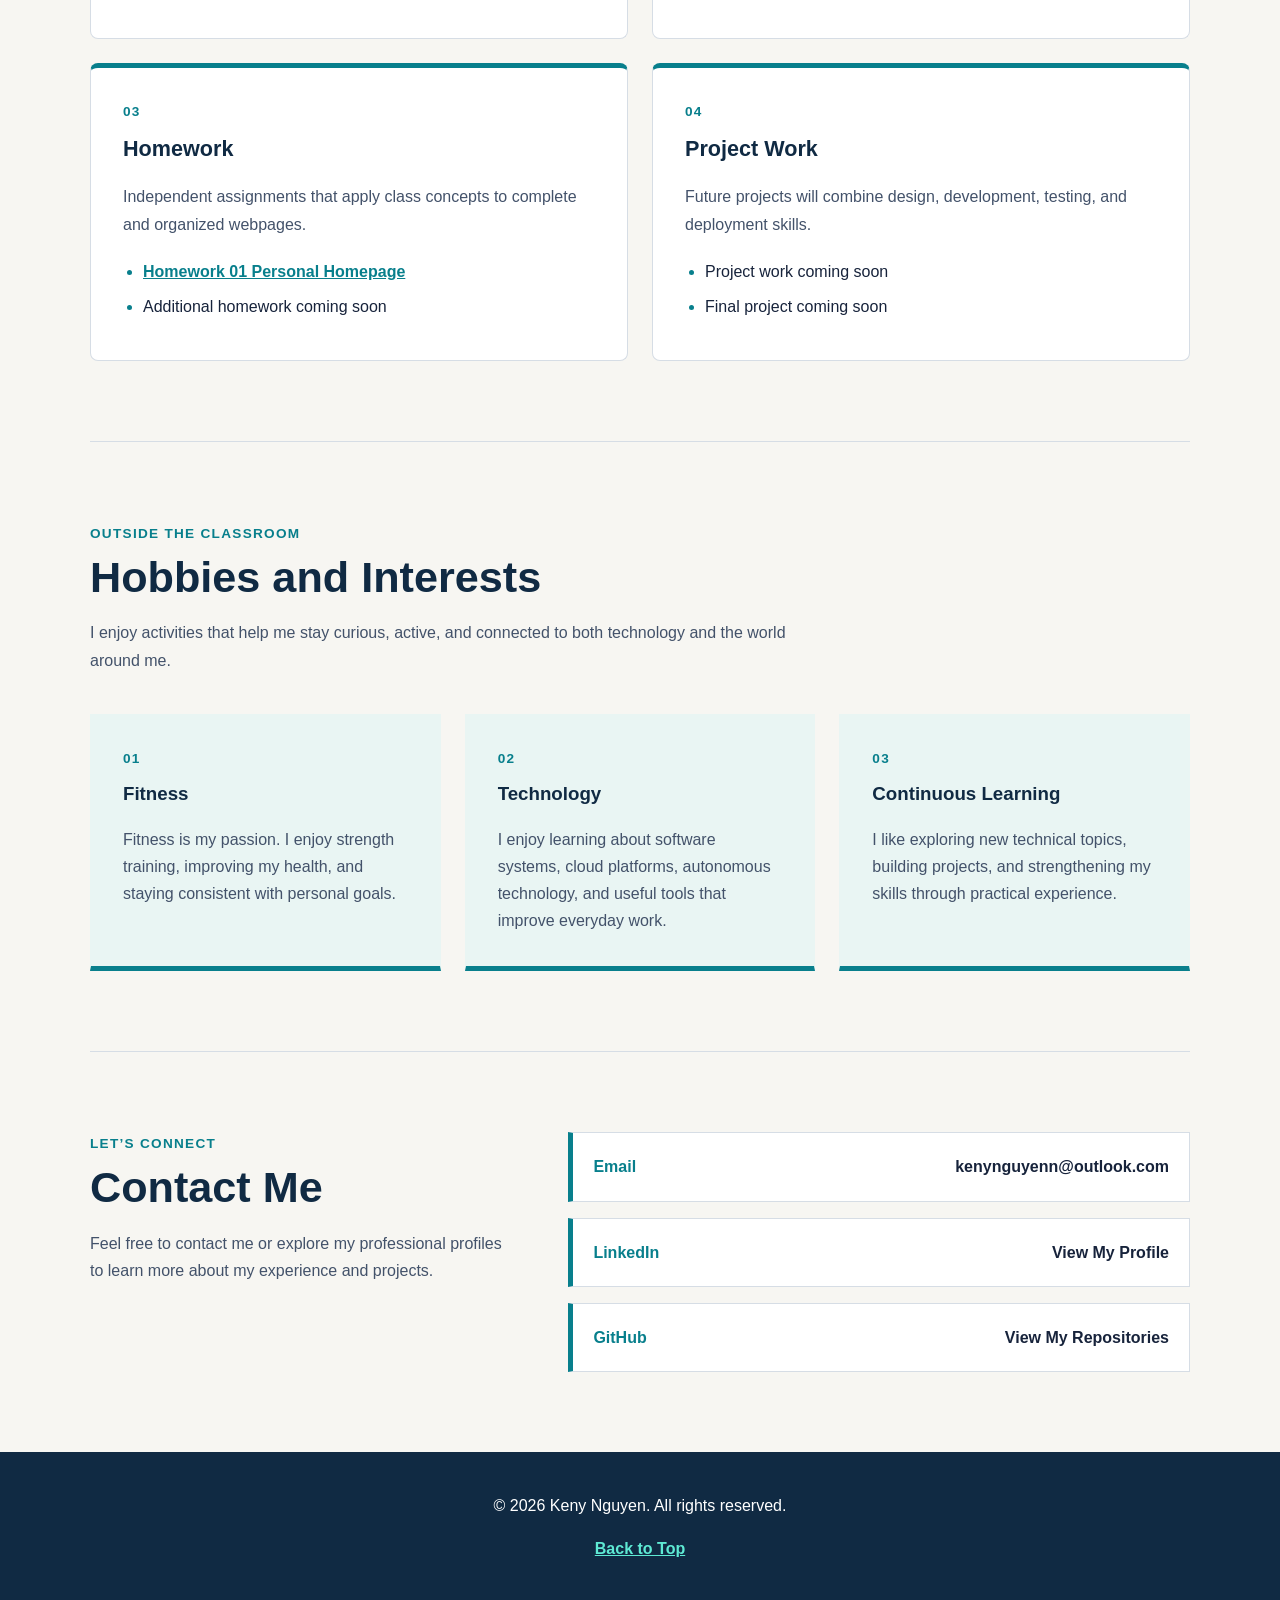
==== commit b2acc65f: "add experience and accessibility polish added professional experience highlights, skip navigation, a" ====
--- a/homework-01/index.html
+++ b/homework-01/index.html
@@ -5,12 +5,16 @@
     <meta name="viewport" content="width=device-width, initial-scale=1.0">
     <meta
         name="description"
-        content="The personal homepage of Keny Nguyen, featuring academic work, professional interests, and contact information."
+        content="The personal homepage of Keny Nguyen, featuring education, experience, academic work, interests, and contact information."
     >
     <title>Keny Nguyen | Personal Homepage</title>
     <link rel="stylesheet" href="styles.css">
 </head>
 <body>
+    <a class="skip-link" href="#main-content">
+        Skip to main content
+    </a>
+
     <header class="site-header">
         <nav class="navbar" aria-label="Main navigation">
             <a class="site-name" href="#home">Keny Nguyen</a>
@@ -18,6 +22,7 @@
             <ul class="nav-links">
                 <li><a href="#home">Home</a></li>
                 <li><a href="#about">About</a></li>
+                <li><a href="#experience">Experience</a></li>
                 <li><a href="#coursework">Coursework</a></li>
                 <li><a href="#interests">Interests</a></li>
                 <li><a href="#contact">Contact</a></li>
@@ -25,7 +30,7 @@
         </nav>
     </header>
 
-    <main>
+    <main id="main-content">
         <!-- intro -->
         <section id="home" class="hero">
             <div class="hero-content">
@@ -128,6 +133,69 @@
                             Studied computer science with experience in
                             software development, research, teaching, and
                             technical projects.
+                        </p>
+                    </div>
+                </article>
+            </div>
+        </section>
+
+        <!-- experience -->
+        <section id="experience" class="page-section">
+            <div class="section-heading">
+                <p class="section-label">Professional Growth</p>
+                <h2>Experience Highlights</h2>
+                <p class="section-description">
+                    My experience includes full-stack engineering, secure
+                    cloud development, and infrastructure automation.
+                </p>
+            </div>
+
+            <div class="experience-list">
+                <article class="experience-item">
+                    <div class="experience-date">
+                        <span>2026</span>
+                    </div>
+
+                    <div class="experience-content">
+                        <p class="experience-company">Aurora Innovation</p>
+                        <h3>Software Engineering Intern</h3>
+                        <p>
+                            Built full-stack features for a production
+                            application used to support autonomous vehicle
+                            operations using React, TypeScript, GraphQL, Go,
+                            and gRPC.
+                        </p>
+                    </div>
+                </article>
+
+                <article class="experience-item">
+                    <div class="experience-date">
+                        <span>2025</span>
+                    </div>
+
+                    <div class="experience-content">
+                        <p class="experience-company">American Express</p>
+                        <h3>Software Engineering Infrastructure Intern</h3>
+                        <p>
+                            Contributed to secure cloud onboarding features
+                            using Go, TypeScript, HashiCorp Vault, Couchbase,
+                            and internal service APIs.
+                        </p>
+                    </div>
+                </article>
+
+                <article class="experience-item">
+                    <div class="experience-date">
+                        <span>2024</span>
+                    </div>
+
+                    <div class="experience-content">
+                        <p class="experience-company">Regions Bank</p>
+                        <h3>Cloud Engineering Intern</h3>
+                        <p>
+                            Developed Python and AWS automation that improved
+                            cloud infrastructure processes across multiple
+                            accounts.
                         </p>
                     </div>
                 </article>
@@ -175,6 +243,7 @@
                                 href="https://codd.cs.gsu.edu/~knguyen207/WP/CW/2/index.html"
                                 target="_blank"
                                 rel="noopener noreferrer"
+                                aria-label="Open Coursework 02 Portfolio in a new tab"
                             >
                                 Coursework 02 Portfolio
                             </a>
@@ -286,6 +355,7 @@
                     href="https://www.linkedin.com/in/keny-nguyen/"
                     target="_blank"
                     rel="noopener noreferrer"
+                    aria-label="Open Keny Nguyen’s LinkedIn profile in a new tab"
                 >
                     <span>LinkedIn</span>
                     <strong>View My Profile</strong>
@@ -296,6 +366,7 @@
                     href="https://github.com/KenyNguyenn321"
                     target="_blank"
                     rel="noopener noreferrer"
+                    aria-label="Open Keny Nguyen’s GitHub profile in a new tab"
                 >
                     <span>GitHub</span>
                     <strong>View My Repositories</strong>
--- a/homework-01/styles.css
+++ b/homework-01/styles.css
@@ -1,3 +1,17 @@
+/* colors */
+
+:root {
+    --navy: #102a43;
+    --text: #17233b;
+    --muted: #43526a;
+    --teal: #087f8c;
+    --light-teal: #bfe8e3;
+    --soft-teal: #e9f5f3;
+    --warm-white: #f7f6f2;
+    --white: #ffffff;
+    --border: #d6dde5;
+}
+
 /* basic page setup */
 
 * {
@@ -10,10 +24,14 @@
 
 body {
     margin: 0;
-    color: #17233b;
-    background-color: #f7f6f2;
+    color: var(--text);
+    background-color: var(--warm-white);
     font-family: Arial, Helvetica, sans-serif;
-    line-height: 1.6;
+    line-height: 1.7;
+}
+
+main {
+    overflow: hidden;
 }
 
 img {
@@ -21,10 +39,45 @@
     max-width: 100%;
 }
 
+a {
+    transition:
+        color 0.2s ease,
+        background-color 0.2s ease,
+        border-color 0.2s ease;
+}
+
+a:focus-visible {
+    outline: 3px solid #f4b942;
+    outline-offset: 4px;
+}
+
+/* skip link */
+
+.skip-link {
+    position: fixed;
+    top: 1rem;
+    left: 1rem;
+    z-index: 20;
+    padding: 0.75rem 1rem;
+    color: var(--white);
+    background-color: var(--teal);
+    font-weight: 700;
+    text-decoration: none;
+    transform: translateY(-200%);
+}
+
+.skip-link:focus {
+    transform: translateY(0);
+}
+
 /* top nav */
 
 .site-header {
-    background-color: #102a43;
+    position: sticky;
+    top: 0;
+    z-index: 10;
+    border-bottom: 3px solid var(--teal);
+    background-color: var(--navy);
 }
 
 .navbar {
@@ -37,9 +90,10 @@
 }
 
 .site-name {
-    color: #ffffff;
+    color: var(--white);
     font-size: 1.2rem;
     font-weight: 700;
+    letter-spacing: 0.02rem;
     text-decoration: none;
 }
 
@@ -52,18 +106,23 @@
 }
 
 .nav-links a {
-    color: #ffffff;
+    padding: 0.4rem 0;
+    border-bottom: 2px solid transparent;
+    color: var(--white);
+    font-weight: 700;
     text-decoration: none;
 }
 
 .nav-links a:hover,
 .nav-links a:focus {
+    border-color: #5eead4;
     color: #5eead4;
 }
 
 /* intro */
 
 .hero {
+    position: relative;
     display: grid;
     grid-template-columns: 1.4fr 0.8fr;
     align-items: center;
@@ -74,9 +133,22 @@
     padding: 5rem 0;
 }
 
+.hero::before {
+    position: absolute;
+    top: 50%;
+    right: -22%;
+    z-index: -1;
+    width: 520px;
+    height: 520px;
+    border-radius: 50%;
+    background-color: var(--soft-teal);
+    content: "";
+    transform: translateY(-50%);
+}
+
 .eyebrow {
     margin-bottom: 0.75rem;
-    color: #087f8c;
+    color: var(--teal);
     font-size: 0.9rem;
     font-weight: 700;
     letter-spacing: 0.08rem;
@@ -86,15 +158,16 @@
 .hero h1 {
     max-width: 700px;
     margin: 0;
-    color: #102a43;
+    color: var(--navy);
     font-size: clamp(2.7rem, 7vw, 5.2rem);
     line-height: 1.05;
+    letter-spacing: -0.12rem;
 }
 
 .hero-description {
     max-width: 650px;
     margin: 1.5rem 0 2rem;
-    color: #43526a;
+    color: var(--muted);
     font-size: 1.15rem;
 }
 
@@ -108,42 +181,46 @@
 .secondary-link {
     display: inline-block;
     padding: 0.8rem 1.2rem;
-    border: 2px solid #087f8c;
+    border: 2px solid var(--teal);
     border-radius: 0.4rem;
     font-weight: 700;
     text-decoration: none;
 }
 
 .primary-link {
-    color: #ffffff;
-    background-color: #087f8c;
+    color: var(--white);
+    background-color: var(--teal);
 }
 
 .secondary-link {
-    color: #087f8c;
+    color: var(--teal);
     background-color: transparent;
 }
 
 .primary-link:hover,
 .primary-link:focus {
-    border-color: #102a43;
-    background-color: #102a43;
+    border-color: var(--navy);
+    background-color: var(--navy);
 }
 
 .secondary-link:hover,
 .secondary-link:focus {
-    color: #ffffff;
-    background-color: #087f8c;
+    color: var(--white);
+    background-color: var(--teal);
+}
+
+.profile-container {
+    position: relative;
 }
 
 .profile-photo {
     width: 320px;
     aspect-ratio: 4 / 5;
     margin-left: auto;
-    border: 8px solid #ffffff;
+    border: 8px solid var(--white);
     border-radius: 1rem;
     object-fit: cover;
-    box-shadow: 16px 16px 0 #bfe8e3;
+    box-shadow: 16px 16px 0 var(--light-teal);
 }
 
 /* page sections */
@@ -151,13 +228,15 @@
 .page-section {
     width: min(1100px, 90%);
     margin: 0 auto;
-    padding: 4rem 0;
-    border-top: 1px solid #d6dde5;
+    padding: 5rem 0;
+    border-top: 1px solid var(--border);
+    scroll-margin-top: 72px;
 }
 
 .page-section h2 {
-    color: #102a43;
-    font-size: 2rem;
+    color: var(--navy);
+    font-size: clamp(2rem, 4vw, 2.7rem);
+    line-height: 1.2;
 }
 
 .section-heading {
@@ -166,7 +245,7 @@
 
 .section-label {
     margin: 0 0 0.4rem;
-    color: #087f8c;
+    color: var(--teal);
     font-size: 0.85rem;
     font-weight: 700;
     letter-spacing: 0.08rem;
@@ -179,7 +258,7 @@
 
 .section-description {
     max-width: 700px;
-    color: #43526a;
+    color: var(--muted);
 }
 
 /* about */
@@ -192,25 +271,25 @@
 }
 
 .about-content p {
-    color: #43526a;
+    color: var(--muted);
 }
 
 .about-intro {
     margin-top: 0;
-    color: #17233b;
+    color: var(--text);
     font-size: 1.2rem;
     font-weight: 700;
 }
 
 .focus-box {
     padding: 1.5rem;
-    border-left: 5px solid #087f8c;
-    background-color: #e9f5f3;
+    border-left: 5px solid var(--teal);
+    background-color: var(--soft-teal);
 }
 
 .focus-box h3 {
     margin-top: 0;
-    color: #102a43;
+    color: var(--navy);
 }
 
 .focus-box ul {
@@ -218,9 +297,13 @@
     padding-left: 1.25rem;
 }
 
+.focus-box li::marker {
+    color: var(--teal);
+}
+
 .education-list {
     margin-top: 3.5rem;
-    border-top: 1px solid #d6dde5;
+    border-top: 1px solid var(--border);
 }
 
 .education-item {
@@ -228,27 +311,69 @@
     grid-template-columns: 160px 1fr;
     gap: 2rem;
     padding: 2rem 0;
-    border-bottom: 1px solid #d6dde5;
+    border-bottom: 1px solid var(--border);
 }
 
 .education-year {
     margin: 0;
-    color: #087f8c;
+    color: var(--teal);
     font-weight: 700;
 }
 
 .education-item h3 {
     margin: 0;
-    color: #102a43;
+    color: var(--navy);
 }
 
 .education-item p {
-    color: #43526a;
+    color: var(--muted);
 }
 
 .school-name {
     margin: 0.25rem 0;
     font-weight: 700;
+}
+
+/* experience */
+
+.experience-list {
+    border-top: 1px solid var(--border);
+}
+
+.experience-item {
+    display: grid;
+    grid-template-columns: 120px 1fr;
+    gap: 2rem;
+    padding: 2rem 0;
+    border-bottom: 1px solid var(--border);
+}
+
+.experience-date span {
+    display: inline-block;
+    padding: 0.35rem 0.75rem;
+    border: 2px solid var(--teal);
+    color: var(--teal);
+    font-weight: 700;
+}
+
+.experience-content h3 {
+    margin: 0.2rem 0 0.75rem;
+    color: var(--navy);
+}
+
+.experience-company {
+    margin: 0;
+    color: var(--teal);
+    font-size: 0.9rem;
+    font-weight: 700;
+    letter-spacing: 0.05rem;
+    text-transform: uppercase;
+}
+
+.experience-content > p:last-child {
+    max-width: 750px;
+    margin-bottom: 0;
+    color: var(--muted);
 }
 
 /* coursework */
@@ -261,15 +386,23 @@
 
 .course-card {
     padding: 2rem;
-    border: 1px solid #d6dde5;
-    border-top: 5px solid #087f8c;
+    border: 1px solid var(--border);
+    border-top: 5px solid var(--teal);
     border-radius: 0.5rem;
-    background-color: #ffffff;
+    background-color: var(--white);
+    transition:
+        border-color 0.2s ease,
+        background-color 0.2s ease;
+}
+
+.course-card:hover {
+    border-color: var(--teal);
+    background-color: #fbfffe;
 }
 
 .course-number {
     margin: 0;
-    color: #087f8c;
+    color: var(--teal);
     font-size: 0.85rem;
     font-weight: 700;
     letter-spacing: 0.08rem;
@@ -277,12 +410,12 @@
 
 .course-card h3 {
     margin: 0.5rem 0;
-    color: #102a43;
+    color: var(--navy);
     font-size: 1.35rem;
 }
 
 .course-card > p:not(.course-number) {
-    color: #43526a;
+    color: var(--muted);
 }
 
 .assignment-list {
@@ -294,14 +427,18 @@
     margin: 0.5rem 0;
 }
 
+.assignment-list li::marker {
+    color: var(--teal);
+}
+
 .assignment-list a {
-    color: #087f8c;
+    color: var(--teal);
     font-weight: 700;
 }
 
 .assignment-list a:hover,
 .assignment-list a:focus {
-    color: #102a43;
+    color: var(--navy);
 }
 
 /* interests */
@@ -314,13 +451,22 @@
 
 .interest-card {
     padding: 2rem;
-    border-bottom: 5px solid #087f8c;
-    background-color: #e9f5f3;
+    border: 1px solid transparent;
+    border-bottom: 5px solid var(--teal);
+    background-color: var(--soft-teal);
+    transition:
+        border-color 0.2s ease,
+        background-color 0.2s ease;
+}
+
+.interest-card:hover {
+    border-color: var(--teal);
+    background-color: var(--white);
 }
 
 .interest-icon {
     margin: 0;
-    color: #087f8c;
+    color: var(--teal);
     font-size: 0.85rem;
     font-weight: 700;
     letter-spacing: 0.08rem;
@@ -328,12 +474,12 @@
 
 .interest-card h3 {
     margin: 0.5rem 0;
-    color: #102a43;
+    color: var(--navy);
 }
 
 .interest-card p:last-child {
     margin-bottom: 0;
-    color: #43526a;
+    color: var(--muted);
 }
 
 /* contact */
@@ -350,7 +496,7 @@
 }
 
 .contact-intro > p:last-child {
-    color: #43526a;
+    color: var(--muted);
 }
 
 .contact-links {
@@ -364,30 +510,31 @@
     justify-content: space-between;
     gap: 1rem;
     padding: 1.25rem;
-    border: 1px solid #d6dde5;
-    color: #17233b;
-    background-color: #ffffff;
+    border: 1px solid var(--border);
+    border-left: 5px solid var(--teal);
+    color: var(--text);
+    background-color: var(--white);
     text-decoration: none;
 }
 
 .contact-link span {
-    color: #087f8c;
+    color: var(--teal);
     font-weight: 700;
 }
 
 .contact-link:hover,
 .contact-link:focus {
-    border-color: #087f8c;
-    background-color: #e9f5f3;
+    border-color: var(--teal);
+    background-color: var(--soft-teal);
 }
 
 /* footer */
 
 footer {
-    padding: 2rem 5%;
-    color: #ffffff;
+    padding: 2.5rem 5%;
+    color: var(--white);
     text-align: center;
-    background-color: #102a43;
+    background-color: var(--navy);
 }
 
 footer p {
@@ -397,4 +544,164 @@
 footer a {
     color: #5eead4;
     font-weight: 700;
+}
+
+footer a:hover,
+footer a:focus {
+    color: var(--white);
+}
+
+/* tablet */
+
+@media (max-width: 850px) {
+    .navbar {
+        flex-direction: column;
+        justify-content: center;
+        gap: 0.75rem;
+        padding: 1rem 0;
+    }
+
+    .nav-links {
+        flex-wrap: wrap;
+        justify-content: center;
+        gap: 0.75rem 1.25rem;
+    }
+
+    .hero {
+        grid-template-columns: 1fr;
+        gap: 3rem;
+        padding: 4rem 0;
+        text-align: center;
+    }
+
+    .hero::before {
+        top: auto;
+        right: 50%;
+        bottom: -15%;
+        width: 400px;
+        height: 400px;
+        transform: translateX(50%);
+    }
+
+    .hero-description {
+        margin-right: auto;
+        margin-left: auto;
+    }
+
+    .hero-links {
+        justify-content: center;
+    }
+
+    .profile-photo {
+        width: min(320px, 85%);
+        margin: 0 auto;
+    }
+
+    .about-grid,
+    .contact-section {
+        grid-template-columns: 1fr;
+        gap: 2rem;
+    }
+
+    .course-grid {
+        grid-template-columns: 1fr;
+    }
+
+    .interest-grid {
+        grid-template-columns: repeat(2, 1fr);
+    }
+
+    .page-section {
+        scroll-margin-top: 150px;
+    }
+}
+
+/* phone */
+
+@media (max-width: 600px) {
+    .navbar {
+        width: 92%;
+    }
+
+    .nav-links {
+        gap: 0.5rem 1rem;
+        font-size: 0.92rem;
+    }
+
+    .hero {
+        width: 88%;
+        min-height: auto;
+        padding: 3.5rem 0;
+    }
+
+    .hero h1 {
+        font-size: 2.8rem;
+        letter-spacing: -0.05rem;
+    }
+
+    .hero-description {
+        font-size: 1rem;
+    }
+
+    .hero-links {
+        flex-direction: column;
+    }
+
+    .primary-link,
+    .secondary-link {
+        width: 100%;
+        text-align: center;
+    }
+
+    .profile-photo {
+        box-shadow: 10px 10px 0 var(--light-teal);
+    }
+
+    .page-section {
+        width: 88%;
+        padding: 3.5rem 0;
+        scroll-margin-top: 180px;
+    }
+
+    .about-intro {
+        font-size: 1.1rem;
+    }
+
+    .education-item,
+    .experience-item {
+        grid-template-columns: 1fr;
+        gap: 0.5rem;
+    }
+
+    .course-card,
+    .interest-card {
+        padding: 1.5rem;
+    }
+
+    .interest-grid {
+        grid-template-columns: 1fr;
+    }
+
+    .contact-link {
+        align-items: flex-start;
+        flex-direction: column;
+    }
+
+    .contact-link strong {
+        overflow-wrap: anywhere;
+    }
+}
+
+/* less motion */
+
+@media (prefers-reduced-motion: reduce) {
+    html {
+        scroll-behavior: auto;
+    }
+
+    a,
+    .course-card,
+    .interest-card {
+        transition: none;
+    }
 }
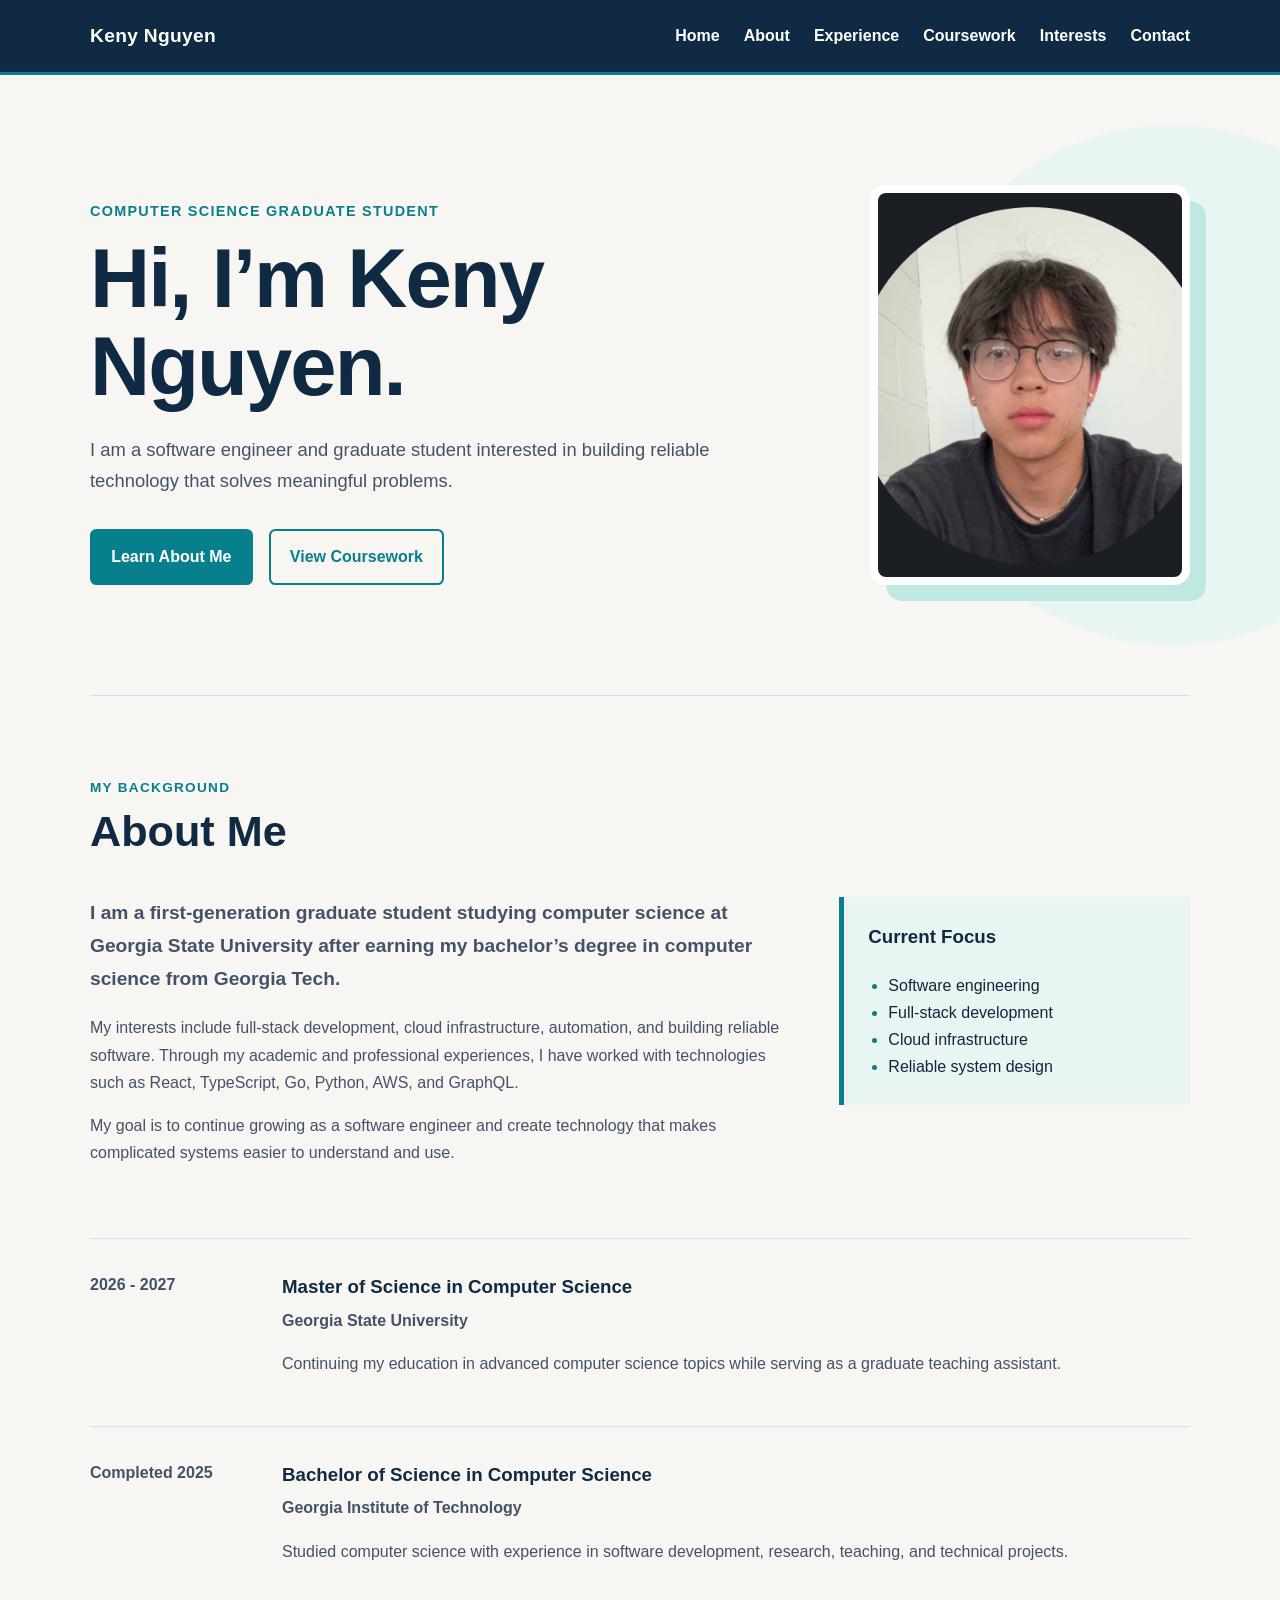
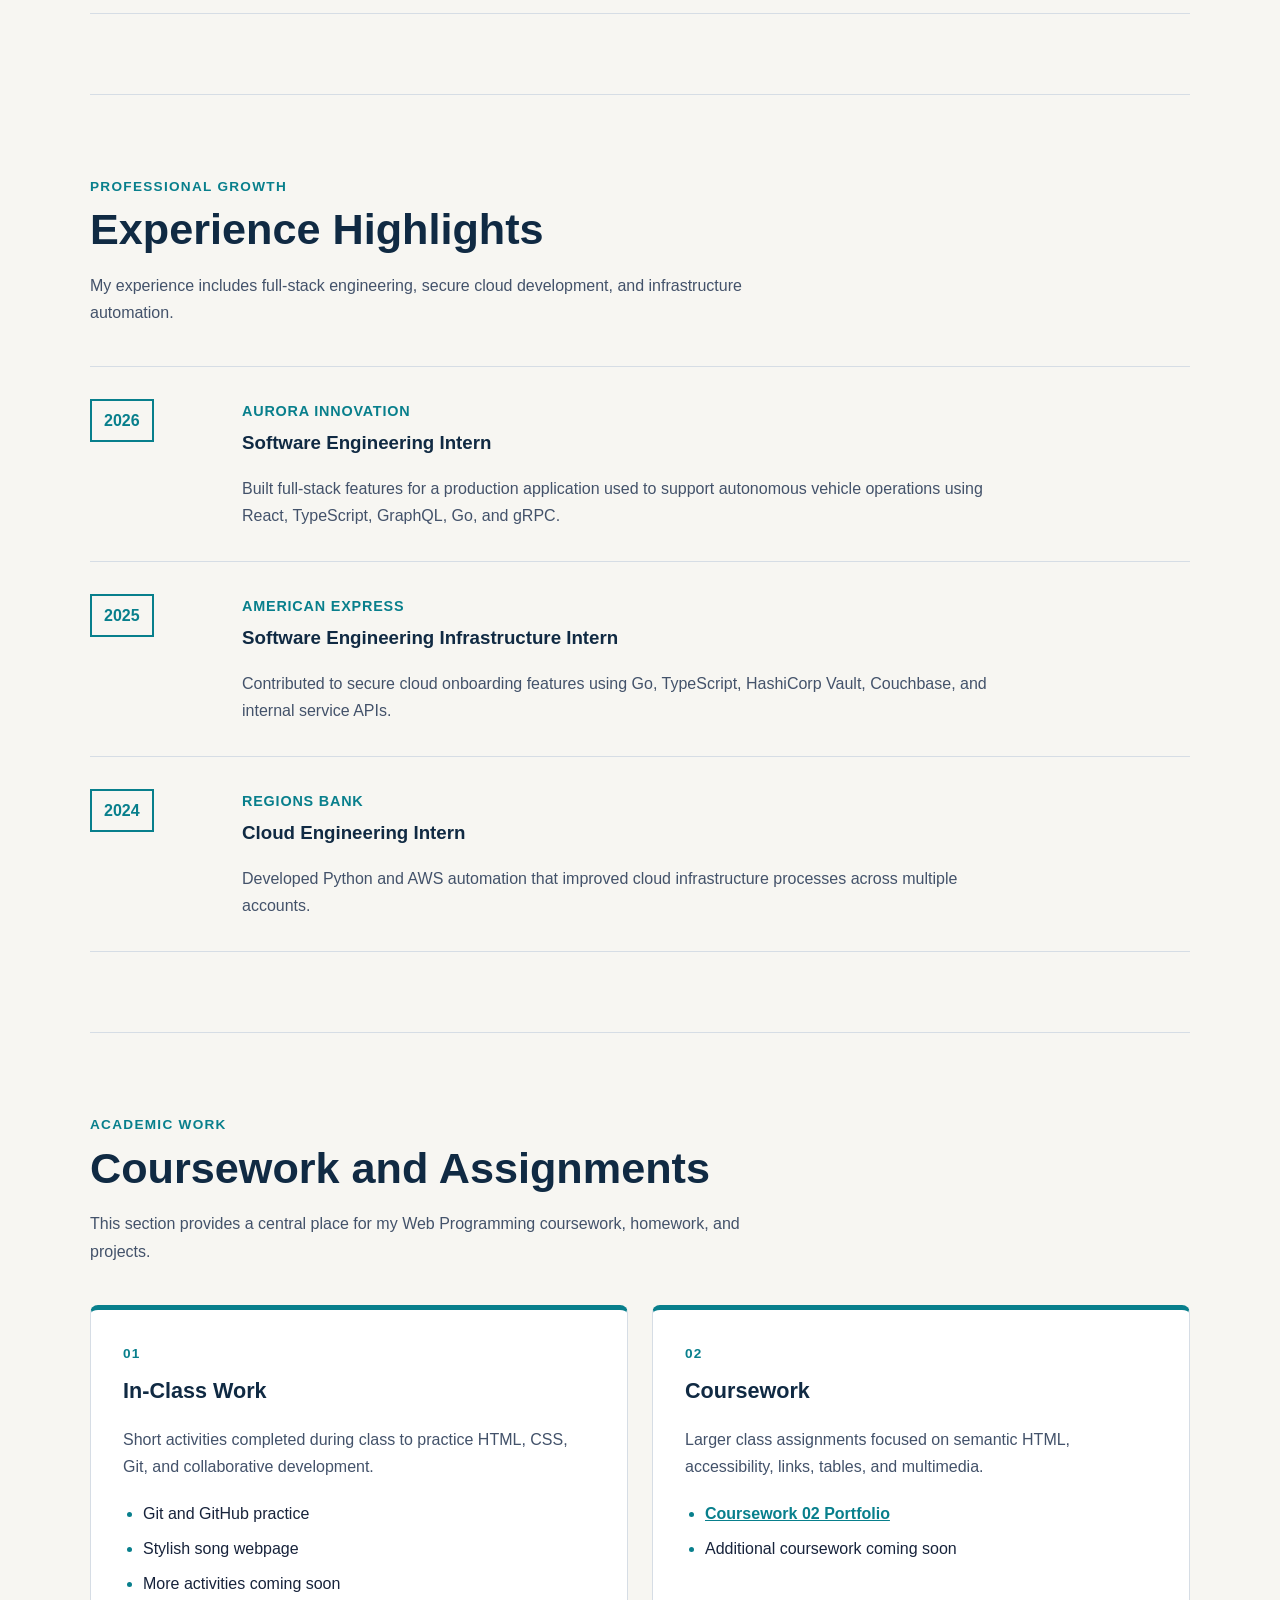
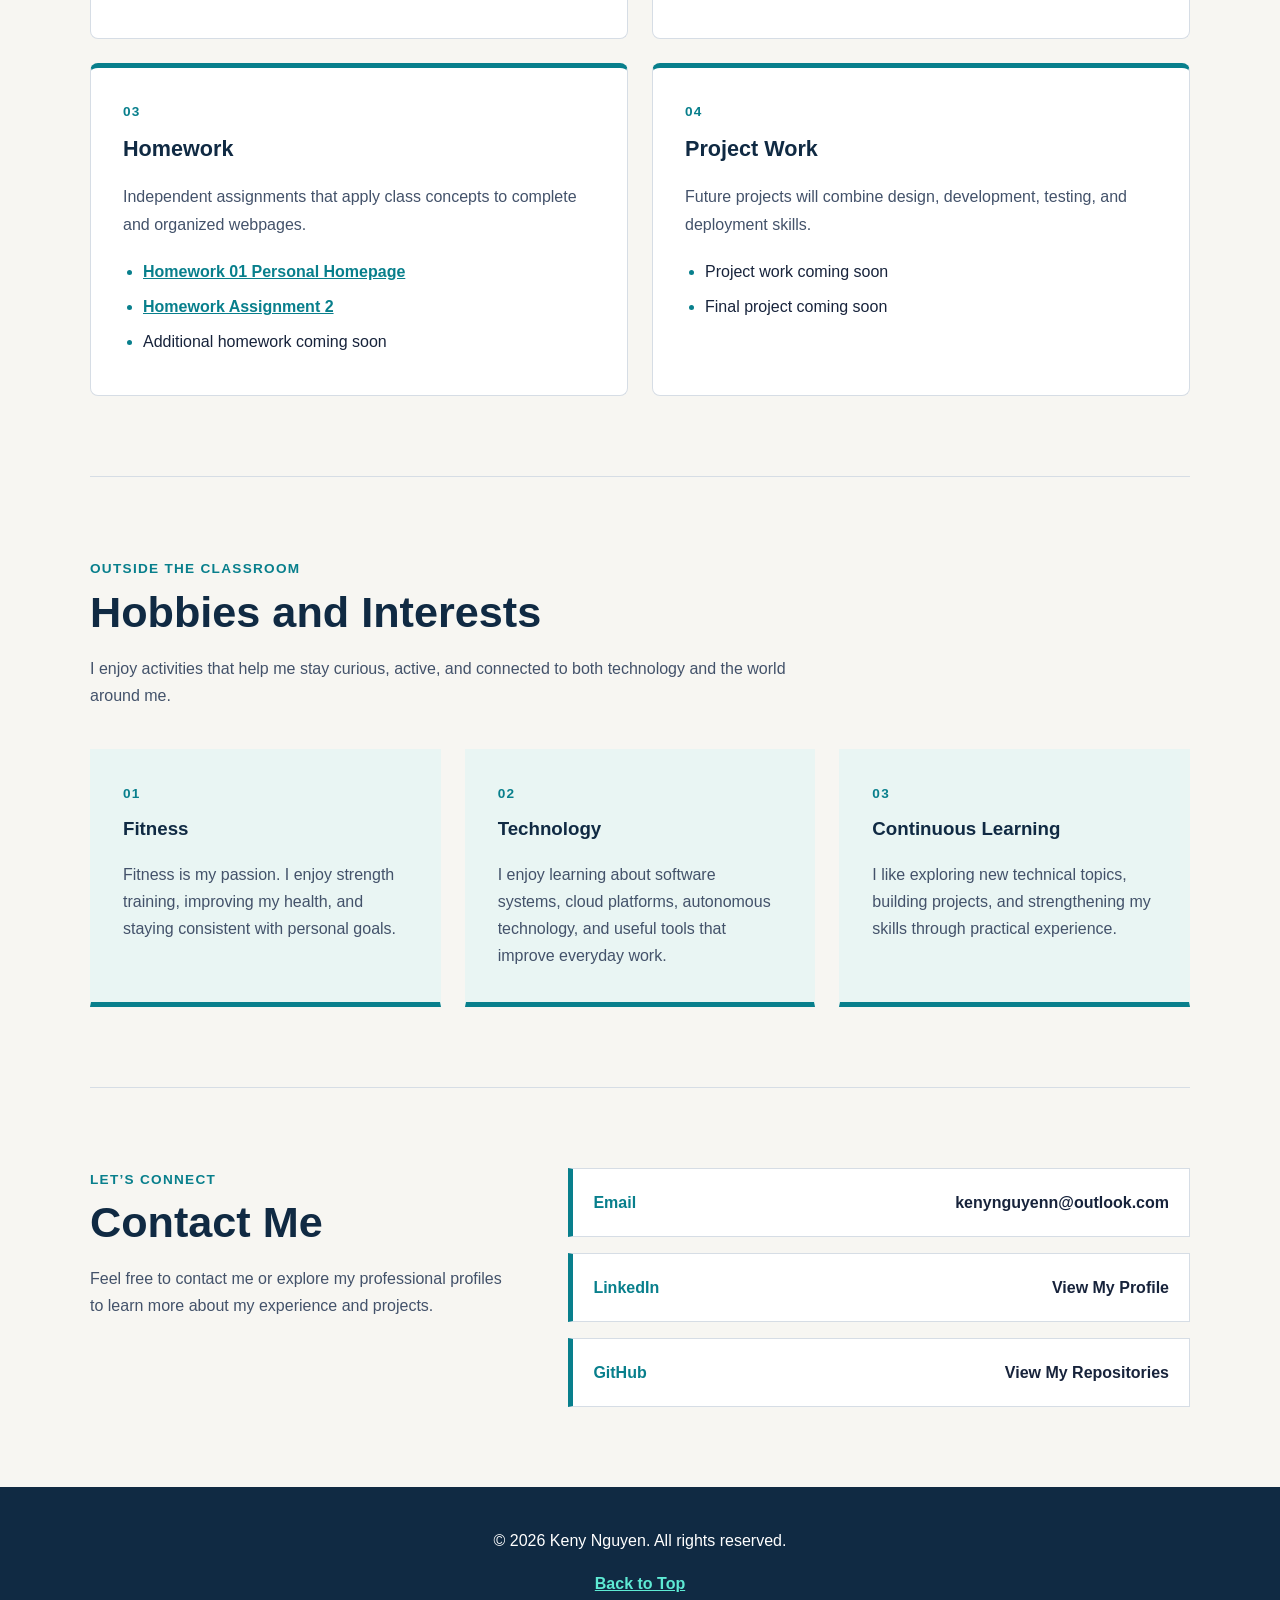
==== commit 611928b0: "finish homework 2 submission add testing evidence, submission details, and the homepage assignment l" ====
--- a/homework-01/index.html
+++ b/homework-01/index.html
@@ -5,11 +5,13 @@
     <meta name="viewport" content="width=device-width, initial-scale=1.0">
     <meta
         name="description"
-        content="The personal homepage of Keny Nguyen, featuring education, experience, academic work, interests, and contact information."
+        content="The personal homepage of Keny Nguyen, featuring education,
+        experience, academic work, interests, and contact information."
     >
     <title>Keny Nguyen | Personal Homepage</title>
     <link rel="stylesheet" href="styles.css">
 </head>
+
 <body>
     <a class="skip-link" href="#main-content">
         Skip to main content
@@ -46,6 +48,7 @@
 
                 <div class="hero-links">
                     <a class="primary-link" href="#about">Learn About Me</a>
+
                     <a class="secondary-link" href="#coursework">
                         View Coursework
                     </a>
@@ -110,9 +113,11 @@
 
                     <div>
                         <h3>Master of Science in Computer Science</h3>
+
                         <p class="school-name">
                             Georgia State University
                         </p>
+
                         <p>
                             Continuing my education in advanced computer
                             science topics while serving as a graduate
@@ -126,9 +131,11 @@
 
                     <div>
                         <h3>Bachelor of Science in Computer Science</h3>
+
                         <p class="school-name">
                             Georgia Institute of Technology
                         </p>
+
                         <p>
                             Studied computer science with experience in
                             software development, research, teaching, and
@@ -144,6 +151,7 @@
             <div class="section-heading">
                 <p class="section-label">Professional Growth</p>
                 <h2>Experience Highlights</h2>
+
                 <p class="section-description">
                     My experience includes full-stack engineering, secure
                     cloud development, and infrastructure automation.
@@ -159,6 +167,7 @@
                     <div class="experience-content">
                         <p class="experience-company">Aurora Innovation</p>
                         <h3>Software Engineering Intern</h3>
+
                         <p>
                             Built full-stack features for a production
                             application used to support autonomous vehicle
@@ -176,6 +185,7 @@
                     <div class="experience-content">
                         <p class="experience-company">American Express</p>
                         <h3>Software Engineering Infrastructure Intern</h3>
+
                         <p>
                             Contributed to secure cloud onboarding features
                             using Go, TypeScript, HashiCorp Vault, Couchbase,
@@ -192,6 +202,7 @@
                     <div class="experience-content">
                         <p class="experience-company">Regions Bank</p>
                         <h3>Cloud Engineering Intern</h3>
+
                         <p>
                             Developed Python and AWS automation that improved
                             cloud infrastructure processes across multiple
@@ -207,6 +218,7 @@
             <div class="section-heading">
                 <p class="section-label">Academic Work</p>
                 <h2>Coursework and Assignments</h2>
+
                 <p class="section-description">
                     This section provides a central place for my Web
                     Programming coursework, homework, and projects.
@@ -217,6 +229,7 @@
                 <article class="course-card">
                     <p class="course-number">01</p>
                     <h3>In-Class Work</h3>
+
                     <p>
                         Short activities completed during class to practice
                         HTML, CSS, Git, and collaborative development.
@@ -232,6 +245,7 @@
                 <article class="course-card">
                     <p class="course-number">02</p>
                     <h3>Coursework</h3>
+
                     <p>
                         Larger class assignments focused on semantic HTML,
                         accessibility, links, tables, and multimedia.
@@ -243,11 +257,11 @@
                                 href="https://codd.cs.gsu.edu/~knguyen207/WP/CW/2/index.html"
                                 target="_blank"
                                 rel="noopener noreferrer"
-                                aria-label="Open Coursework 02 Portfolio in a new tab"
                             >
                                 Coursework 02 Portfolio
                             </a>
                         </li>
+
                         <li>Additional coursework coming soon</li>
                     </ul>
                 </article>
@@ -255,6 +269,7 @@
                 <article class="course-card">
                     <p class="course-number">03</p>
                     <h3>Homework</h3>
+
                     <p>
                         Independent assignments that apply class concepts to
                         complete and organized webpages.
@@ -266,6 +281,17 @@
                                 Homework 01 Personal Homepage
                             </a>
                         </li>
+
+                        <li>
+                            <a
+                                href="https://codd.cs.gsu.edu/~knguyen207/web/hw2/index.html"
+                                target="_blank"
+                                rel="noopener noreferrer"
+                            >
+                                Homework Assignment 2
+                            </a>
+                        </li>
+
                         <li>Additional homework coming soon</li>
                     </ul>
                 </article>
@@ -273,6 +299,7 @@
                 <article class="course-card">
                     <p class="course-number">04</p>
                     <h3>Project Work</h3>
+
                     <p>
                         Future projects will combine design, development,
                         testing, and deployment skills.
@@ -291,6 +318,7 @@
             <div class="section-heading">
                 <p class="section-label">Outside the Classroom</p>
                 <h2>Hobbies and Interests</h2>
+
                 <p class="section-description">
                     I enjoy activities that help me stay curious, active, and
                     connected to both technology and the world around me.
@@ -301,6 +329,7 @@
                 <article class="interest-card">
                     <p class="interest-icon" aria-hidden="true">01</p>
                     <h3>Fitness</h3>
+
                     <p>
                         Fitness is my passion. I enjoy strength training,
                         improving my health, and staying consistent with
@@ -311,6 +340,7 @@
                 <article class="interest-card">
                     <p class="interest-icon" aria-hidden="true">02</p>
                     <h3>Technology</h3>
+
                     <p>
                         I enjoy learning about software systems, cloud
                         platforms, autonomous technology, and useful tools
@@ -321,6 +351,7 @@
                 <article class="interest-card">
                     <p class="interest-icon" aria-hidden="true">03</p>
                     <h3>Continuous Learning</h3>
+
                     <p>
                         I like exploring new technical topics, building
                         projects, and strengthening my skills through
@@ -335,6 +366,7 @@
             <div class="contact-intro">
                 <p class="section-label">Let’s Connect</p>
                 <h2>Contact Me</h2>
+
                 <p>
                     Feel free to contact me or explore my professional
                     profiles to learn more about my experience and projects.
@@ -355,7 +387,6 @@
                     href="https://www.linkedin.com/in/keny-nguyen/"
                     target="_blank"
                     rel="noopener noreferrer"
-                    aria-label="Open Keny Nguyen’s LinkedIn profile in a new tab"
                 >
                     <span>LinkedIn</span>
                     <strong>View My Profile</strong>
@@ -366,7 +397,6 @@
                     href="https://github.com/KenyNguyenn321"
                     target="_blank"
                     rel="noopener noreferrer"
-                    aria-label="Open Keny Nguyen’s GitHub profile in a new tab"
                 >
                     <span>GitHub</span>
                     <strong>View My Repositories</strong>
